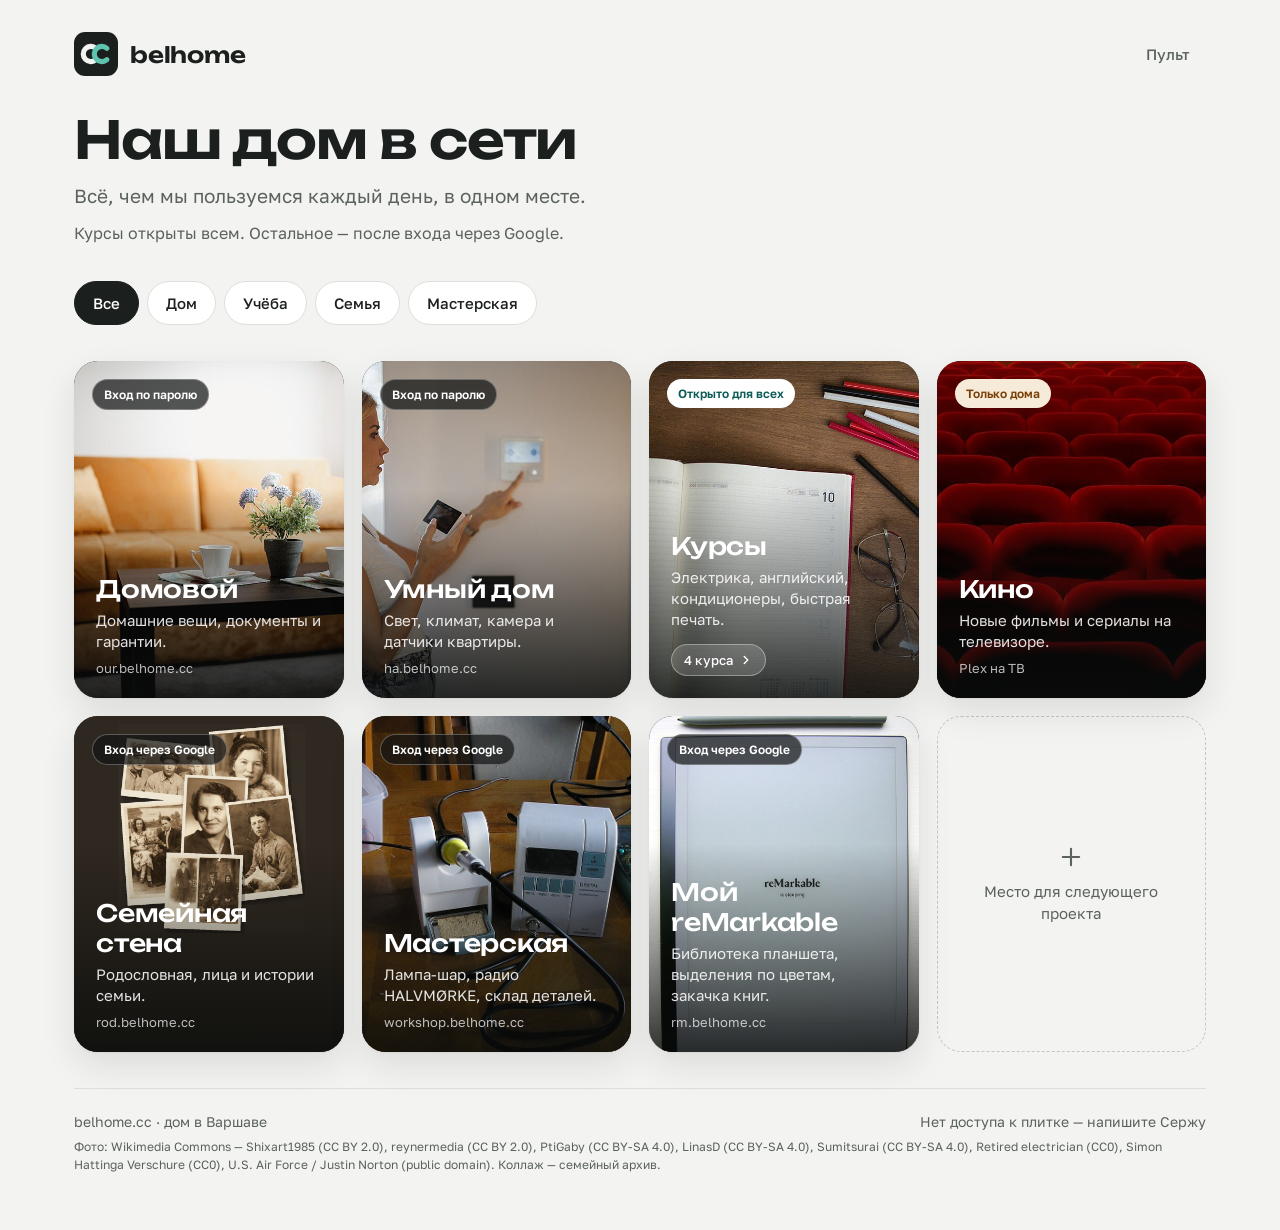
==== index.html @ ea09f2c1 "Обновление belhome.cc из ~/infra" ====
<!doctype html><html lang="ru"><head><meta charset="utf-8"><meta name="viewport" content="width=device-width,initial-scale=1"><title>belhome.cc — Наш дом в сети</title><meta name="theme-color" content="#F3F4F1"><link rel="icon" href="assets/brand/mark.svg" type="image/svg+xml"><link rel="icon" href="assets/brand/favicon.ico" sizes="48x48"><link rel="apple-touch-icon" href="assets/brand/apple-touch-icon.png"><link rel="manifest" href="site.webmanifest"><meta name="description" content="Домашний сайт: Домовой, умный дом, курсы, семейная стена и мастерская — в одном месте."><meta property="og:type" content="website"><meta property="og:site_name" content="belhome"><meta property="og:title" content="belhome.cc — Наш дом в сети"><meta property="og:description" content="Домашний сайт: Домовой, умный дом, курсы, семейная стена и мастерская — в одном месте."><meta property="og:url" content="https://belhome.cc/"><meta property="og:locale" content="ru_RU"><meta property="og:image" content="https://belhome.cc/assets/brand/og-image.jpg"><meta property="og:image:width" content="1200"><meta property="og:image:height" content="630"><meta name="twitter:card" content="summary_large_image"><meta name="apple-mobile-web-app-title" content="belhome"><link rel="canonical" href="https://belhome.cc/"><link rel="preconnect" href="https://fonts.googleapis.com"><link rel="preconnect" href="https://fonts.gstatic.com" crossorigin><link href="https://fonts.googleapis.com/css2?family=Golos+Text:wght@400;500;600&amp;family=Unbounded:wght@500;600&amp;display=swap" rel="stylesheet"><link rel="stylesheet" href="assets/site.css"></head><body><div class="wrap"><header class="top"><a class="brand" href="./"><svg width="44" height="44" viewBox="0 0 64 64" aria-hidden="true"><rect width="64" height="64" rx="16" fill="#1B1F1D"/><path d="M31.86 23.83 A11 11 0 1 0 31.86 40.17" fill="none" stroke="#F3F4F1" stroke-width="7.5" stroke-linecap="round"/><path d="M47.86 23.83 A11 11 0 1 0 47.86 40.17" fill="none" stroke="#5FC4AE" stroke-width="7.5" stroke-linecap="round"/></svg><span>belhome</span></a><div class="actions"><a class="ghost" href="https://home.belhome.cc">Пульт</a></div></header><section class="hero"><h1>Наш дом в сети</h1><p class="lead">Всё, чем мы пользуемся каждый день, в одном месте.</p><p class="sub">Курсы открыты всем. Остальное — после входа через Google.</p></section><nav class="chips" aria-label="Разделы"><button type="button" class="chip" data-g="all" aria-pressed="true">Все</button><button type="button" class="chip" data-g="home" aria-pressed="false">Дом</button><button type="button" class="chip" data-g="study" aria-pressed="false">Учёба</button><button type="button" class="chip" data-g="family" aria-pressed="false">Семья</button><button type="button" class="chip" data-g="make" aria-pressed="false">Мастерская</button></nav><section class="grid"><a class="tile" href="https://our.belhome.cc" data-group="home"><img src="assets/photos/domovoy.jpg" alt="" loading="lazy"><span class="scrim" aria-hidden="true"></span><span class="pill own">Вход по паролю</span><span class="cap"><span class="n">Домовой</span><span class="d">Домашние вещи, документы и гарантии.</span><span class="u">our.belhome.cc</span></span></a><a class="tile" href="https://ha.belhome.cc" data-group="home"><img src="assets/photos/smarthome.jpg" alt="" loading="lazy"><span class="scrim" aria-hidden="true"></span><span class="pill own">Вход по паролю</span><span class="cap"><span class="n">Умный дом</span><span class="d">Свет, климат, камера и датчики квартиры.</span><span class="u">ha.belhome.cc</span></span></a><a class="tile" href="kursy/" data-group="study"><img src="assets/photos/kursy.jpg" alt="" loading="lazy"><span class="scrim" aria-hidden="true"></span><span class="pill open">Открыто для всех</span><span class="cap"><span class="n">Курсы</span><span class="d">Электрика, английский, кондиционеры, быстрая печать.</span><span class="c">4 курса <svg width="14" height="14" viewBox="0 0 24 24" fill="none" stroke="currentColor" stroke-width="2.4" stroke-linecap="round" stroke-linejoin="round" aria-hidden="true"><path d="M9 6l6 6-6 6"></path></svg></span></span></a><a class="tile" href="http://192.168.68.54:32400/web" data-group="home"><img src="assets/photos/kino.jpg" alt="" loading="lazy"><span class="scrim" aria-hidden="true"></span><span class="pill home">Только дома</span><span class="cap"><span class="n">Кино</span><span class="d">Новые фильмы и сериалы на телевизоре.</span><span class="u">Plex на ТВ</span></span></a><a class="tile" href="https://rod.belhome.cc" data-group="family"><img src="assets/photos/tree.jpg" alt="" loading="lazy"><span class="scrim" aria-hidden="true"></span><span class="pill google">Вход через Google</span><span class="cap"><span class="n">Семейная стена</span><span class="d">Родословная, лица и истории семьи.</span><span class="u">rod.belhome.cc</span></span></a><a class="tile" href="https://workshop.belhome.cc" data-group="make"><img src="assets/photos/workshop.jpg" alt="" loading="lazy"><span class="scrim" aria-hidden="true"></span><span class="pill google">Вход через Google</span><span class="cap"><span class="n">Мастерская</span><span class="d">Лампа-шар, радио HALVMØRKE, склад деталей.</span><span class="u">workshop.belhome.cc</span></span></a><a class="tile" href="https://rm.belhome.cc" data-group="home"><img src="assets/photos/remarkable.jpg" alt="" loading="lazy"><span class="scrim" aria-hidden="true"></span><span class="pill google">Вход через Google</span><span class="cap"><span class="n">Мой reMarkable</span><span class="d">Библиотека планшета, выделения по цветам, закачка книг.</span><span class="u">rm.belhome.cc</span></span></a><div class="empty"><svg width="28" height="28" viewBox="0 0 24 24" fill="none" stroke="currentColor" stroke-width="1.8" stroke-linecap="round" aria-hidden="true"><path d="M12 5v14M5 12h14"></path></svg><span>Место для следующего проекта</span></div></section><footer><div class="row"><span>belhome.cc · дом в Варшаве</span><span>Нет доступа к плитке — напишите Сержу</span></div><small>Фото: Wikimedia Commons — Shixart1985 (CC BY 2.0), reynermedia (CC BY 2.0), PtiGaby (CC BY-SA 4.0), LinasD (CC BY-SA 4.0), Sumitsurai (CC BY-SA 4.0), Retired electrician (CC0), Simon Hattinga Verschure (CC0), U.S. Air Force / Justin Norton (public domain). Коллаж — семейный архив.</small></footer></div><script>
(function(){var c=document.querySelectorAll('.chip'),t=document.querySelectorAll('.grid .tile');
c.forEach(function(b){b.addEventListener('click',function(){var g=b.dataset.g;
c.forEach(function(x){x.setAttribute('aria-pressed',x===b?'true':'false')});
t.forEach(function(x){x.hidden=!(g==='all'||x.dataset.group===g)});});});})();
</script></body></html>
---- assets/site.css ----
*{box-sizing:border-box}
html{-webkit-text-size-adjust:100%}
body{margin:0;background:#F3F4F1;color:#1B1F1D;font-family:'Golos Text',system-ui,sans-serif;-webkit-font-smoothing:antialiased}
a{color:#0F6E68}a:hover{color:#0A4F4B}
.wrap{max-width:1180px;margin:0 auto;padding:32px 24px 56px;display:flex;flex-direction:column;gap:36px}
.top{display:flex;flex-wrap:wrap;align-items:center;justify-content:space-between;gap:16px}
.brand{display:flex;align-items:center;gap:12px;text-decoration:none;color:#1B1F1D}
.brand svg{display:block;flex:none}
.brand span{font:600 22px Unbounded,sans-serif;letter-spacing:-.01em}
.actions{display:flex;flex-wrap:wrap;align-items:center;gap:12px}
.ghost{min-height:44px;display:inline-flex;align-items:center;padding:0 16px;border-radius:999px;color:#5B625E;text-decoration:none;font-weight:500;font-size:15px}
.solid{min-height:44px;display:inline-flex;align-items:center;gap:10px;padding:0 20px;border-radius:999px;background:#1B1F1D;color:#fff;text-decoration:none;font-weight:500;font-size:15px}
.solid:hover{color:#fff;background:#2c322f}
.hero{display:flex;flex-direction:column;gap:10px;max-width:760px}
h1{margin:0 0 4px;font:600 clamp(32px,5vw,52px)/1.08 Unbounded,sans-serif;letter-spacing:-.02em}
.lead{margin:0;font-size:19px;line-height:1.5;color:#5B625E;text-wrap:balance}
.sub{margin:0;font-size:16px;line-height:1.5;color:#5B625E;text-wrap:balance}
.chips{display:flex;flex-wrap:wrap;gap:8px}
.chip{min-height:44px;padding:0 18px;border-radius:999px;font:500 15px 'Golos Text',sans-serif;cursor:pointer;background:#fff;color:#1B1F1D;border:1px solid #DDE0DA}
.chip[aria-pressed=true]{background:#1B1F1D;color:#fff;border-color:#1B1F1D}
.back{align-self:flex-start;min-height:44px;display:inline-flex;align-items:center;gap:8px;padding:0 16px 0 10px;border-radius:999px;background:#fff;border:1px solid #DDE0DA;color:#1B1F1D;font:500 15px 'Golos Text',sans-serif;text-decoration:none}
.grid{display:grid;grid-template-columns:repeat(auto-fill,minmax(260px,1fr));gap:18px}
.tile{position:relative;display:block;aspect-ratio:4/5;border-radius:24px;overflow:hidden;text-decoration:none;background:#1B1F1D;color:#fff;box-shadow:0 1px 2px rgba(27,31,29,.06),0 14px 34px rgba(27,31,29,.10);transition:transform .18s ease,box-shadow .18s ease}
.tile:hover{transform:translateY(-3px);box-shadow:0 2px 4px rgba(27,31,29,.08),0 20px 44px rgba(27,31,29,.16);color:#fff}
.tile:focus-visible{outline:3px solid #0F6E68;outline-offset:3px}
.tile img{position:absolute;inset:0;width:100%;height:100%;object-fit:cover}
.tile .scrim{position:absolute;inset:0;background:linear-gradient(180deg,rgba(10,12,11,0) 38%,rgba(10,12,11,.82) 100%)}
.pill{position:absolute;top:18px;left:18px;font-size:12px;font-weight:600;padding:7px 11px;border-radius:999px;white-space:nowrap}
.pill.open{background:#fff;color:#0B5A55}
.pill.google{background:rgba(20,22,21,.72);color:#fff;border:1px solid rgba(255,255,255,.28)}
.pill.own{background:rgba(20,22,21,.72);color:#fff;border:1px solid rgba(255,255,255,.28)}
.pill.home{background:#F6EAD9;color:#7A3E06}
.pill.soon{background:#F2EADB;color:#4A3F2E}
.cap{position:absolute;left:22px;right:22px;bottom:22px;display:flex;flex-direction:column;gap:6px}
.cap .n{font:500 24px Unbounded,sans-serif;letter-spacing:-.01em}
.cap .d{font-size:15px;line-height:1.4;color:rgba(255,255,255,.88)}
.cap .u{font-size:13px;color:rgba(255,255,255,.72);margin-top:2px}
.cap .c{align-self:flex-start;margin-top:8px;display:inline-flex;align-items:center;gap:6px;padding:7px 12px;border-radius:999px;background:rgba(255,255,255,.16);border:1px solid rgba(255,255,255,.35);font-size:13px;font-weight:500}
.empty{aspect-ratio:4/5;border-radius:24px;border:1.5px dashed #C2C7BF;display:flex;flex-direction:column;align-items:center;justify-content:center;gap:10px;padding:24px;text-align:center;color:#5B625E;font-size:15px;line-height:1.45}
.tile[hidden],.empty[hidden]{display:none}
footer{display:flex;flex-direction:column;gap:8px;padding-top:24px;border-top:1px solid #DDE0DA;color:#5B625E;font-size:14px}
footer .row{display:flex;flex-wrap:wrap;justify-content:space-between;gap:12px}
footer small{font-size:12px;line-height:1.5}
@media (prefers-reduced-motion:reduce){.tile{transition:none}.tile:hover{transform:none}}
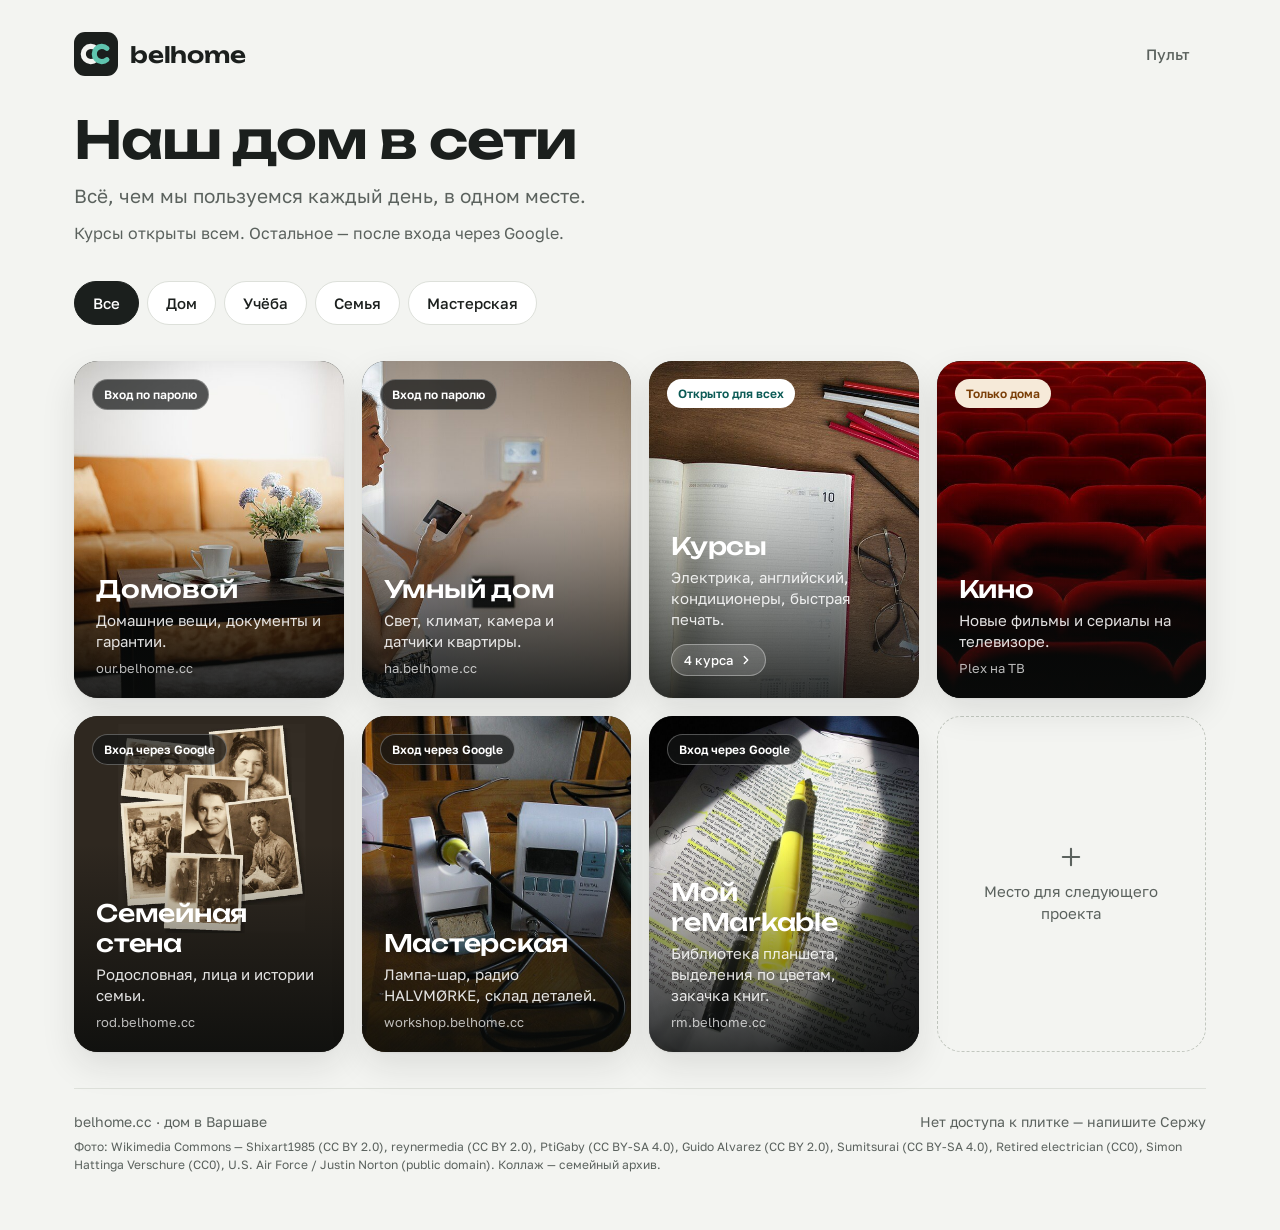
==== commit cde22fbf: "Обновление belhome.cc из ~/infra" ====
--- a/index.html
+++ b/index.html
@@ -1,4 +1,4 @@
-<!doctype html><html lang="ru"><head><meta charset="utf-8"><meta name="viewport" content="width=device-width,initial-scale=1"><title>belhome.cc — Наш дом в сети</title><meta name="theme-color" content="#F3F4F1"><link rel="icon" href="assets/brand/mark.svg" type="image/svg+xml"><link rel="icon" href="assets/brand/favicon.ico" sizes="48x48"><link rel="apple-touch-icon" href="assets/brand/apple-touch-icon.png"><link rel="manifest" href="site.webmanifest"><meta name="description" content="Домашний сайт: Домовой, умный дом, курсы, семейная стена и мастерская — в одном месте."><meta property="og:type" content="website"><meta property="og:site_name" content="belhome"><meta property="og:title" content="belhome.cc — Наш дом в сети"><meta property="og:description" content="Домашний сайт: Домовой, умный дом, курсы, семейная стена и мастерская — в одном месте."><meta property="og:url" content="https://belhome.cc/"><meta property="og:locale" content="ru_RU"><meta property="og:image" content="https://belhome.cc/assets/brand/og-image.jpg"><meta property="og:image:width" content="1200"><meta property="og:image:height" content="630"><meta name="twitter:card" content="summary_large_image"><meta name="apple-mobile-web-app-title" content="belhome"><link rel="canonical" href="https://belhome.cc/"><link rel="preconnect" href="https://fonts.googleapis.com"><link rel="preconnect" href="https://fonts.gstatic.com" crossorigin><link href="https://fonts.googleapis.com/css2?family=Golos+Text:wght@400;500;600&amp;family=Unbounded:wght@500;600&amp;display=swap" rel="stylesheet"><link rel="stylesheet" href="assets/site.css"></head><body><div class="wrap"><header class="top"><a class="brand" href="./"><svg width="44" height="44" viewBox="0 0 64 64" aria-hidden="true"><rect width="64" height="64" rx="16" fill="#1B1F1D"/><path d="M31.86 23.83 A11 11 0 1 0 31.86 40.17" fill="none" stroke="#F3F4F1" stroke-width="7.5" stroke-linecap="round"/><path d="M47.86 23.83 A11 11 0 1 0 47.86 40.17" fill="none" stroke="#5FC4AE" stroke-width="7.5" stroke-linecap="round"/></svg><span>belhome</span></a><div class="actions"><a class="ghost" href="https://home.belhome.cc">Пульт</a></div></header><section class="hero"><h1>Наш дом в сети</h1><p class="lead">Всё, чем мы пользуемся каждый день, в одном месте.</p><p class="sub">Курсы открыты всем. Остальное — после входа через Google.</p></section><nav class="chips" aria-label="Разделы"><button type="button" class="chip" data-g="all" aria-pressed="true">Все</button><button type="button" class="chip" data-g="home" aria-pressed="false">Дом</button><button type="button" class="chip" data-g="study" aria-pressed="false">Учёба</button><button type="button" class="chip" data-g="family" aria-pressed="false">Семья</button><button type="button" class="chip" data-g="make" aria-pressed="false">Мастерская</button></nav><section class="grid"><a class="tile" href="https://our.belhome.cc" data-group="home"><img src="assets/photos/domovoy.jpg" alt="" loading="lazy"><span class="scrim" aria-hidden="true"></span><span class="pill own">Вход по паролю</span><span class="cap"><span class="n">Домовой</span><span class="d">Домашние вещи, документы и гарантии.</span><span class="u">our.belhome.cc</span></span></a><a class="tile" href="https://ha.belhome.cc" data-group="home"><img src="assets/photos/smarthome.jpg" alt="" loading="lazy"><span class="scrim" aria-hidden="true"></span><span class="pill own">Вход по паролю</span><span class="cap"><span class="n">Умный дом</span><span class="d">Свет, климат, камера и датчики квартиры.</span><span class="u">ha.belhome.cc</span></span></a><a class="tile" href="kursy/" data-group="study"><img src="assets/photos/kursy.jpg" alt="" loading="lazy"><span class="scrim" aria-hidden="true"></span><span class="pill open">Открыто для всех</span><span class="cap"><span class="n">Курсы</span><span class="d">Электрика, английский, кондиционеры, быстрая печать.</span><span class="c">4 курса <svg width="14" height="14" viewBox="0 0 24 24" fill="none" stroke="currentColor" stroke-width="2.4" stroke-linecap="round" stroke-linejoin="round" aria-hidden="true"><path d="M9 6l6 6-6 6"></path></svg></span></span></a><a class="tile" href="http://192.168.68.54:32400/web" data-group="home"><img src="assets/photos/kino.jpg" alt="" loading="lazy"><span class="scrim" aria-hidden="true"></span><span class="pill home">Только дома</span><span class="cap"><span class="n">Кино</span><span class="d">Новые фильмы и сериалы на телевизоре.</span><span class="u">Plex на ТВ</span></span></a><a class="tile" href="https://rod.belhome.cc" data-group="family"><img src="assets/photos/tree.jpg" alt="" loading="lazy"><span class="scrim" aria-hidden="true"></span><span class="pill google">Вход через Google</span><span class="cap"><span class="n">Семейная стена</span><span class="d">Родословная, лица и истории семьи.</span><span class="u">rod.belhome.cc</span></span></a><a class="tile" href="https://workshop.belhome.cc" data-group="make"><img src="assets/photos/workshop.jpg" alt="" loading="lazy"><span class="scrim" aria-hidden="true"></span><span class="pill google">Вход через Google</span><span class="cap"><span class="n">Мастерская</span><span class="d">Лампа-шар, радио HALVMØRKE, склад деталей.</span><span class="u">workshop.belhome.cc</span></span></a><a class="tile" href="https://rm.belhome.cc" data-group="home"><img src="assets/photos/remarkable.jpg" alt="" loading="lazy"><span class="scrim" aria-hidden="true"></span><span class="pill google">Вход через Google</span><span class="cap"><span class="n">Мой reMarkable</span><span class="d">Библиотека планшета, выделения по цветам, закачка книг.</span><span class="u">rm.belhome.cc</span></span></a><div class="empty"><svg width="28" height="28" viewBox="0 0 24 24" fill="none" stroke="currentColor" stroke-width="1.8" stroke-linecap="round" aria-hidden="true"><path d="M12 5v14M5 12h14"></path></svg><span>Место для следующего проекта</span></div></section><footer><div class="row"><span>belhome.cc · дом в Варшаве</span><span>Нет доступа к плитке — напишите Сержу</span></div><small>Фото: Wikimedia Commons — Shixart1985 (CC BY 2.0), reynermedia (CC BY 2.0), PtiGaby (CC BY-SA 4.0), LinasD (CC BY-SA 4.0), Sumitsurai (CC BY-SA 4.0), Retired electrician (CC0), Simon Hattinga Verschure (CC0), U.S. Air Force / Justin Norton (public domain). Коллаж — семейный архив.</small></footer></div><script>
+<!doctype html><html lang="ru"><head><meta charset="utf-8"><meta name="viewport" content="width=device-width,initial-scale=1"><title>belhome.cc — Наш дом в сети</title><meta name="theme-color" content="#F3F4F1"><link rel="icon" href="assets/brand/mark.svg" type="image/svg+xml"><link rel="icon" href="assets/brand/favicon.ico" sizes="48x48"><link rel="apple-touch-icon" href="assets/brand/apple-touch-icon.png"><link rel="manifest" href="site.webmanifest"><meta name="description" content="Домашний сайт: Домовой, умный дом, курсы, семейная стена и мастерская — в одном месте."><meta property="og:type" content="website"><meta property="og:site_name" content="belhome"><meta property="og:title" content="belhome.cc — Наш дом в сети"><meta property="og:description" content="Домашний сайт: Домовой, умный дом, курсы, семейная стена и мастерская — в одном месте."><meta property="og:url" content="https://belhome.cc/"><meta property="og:locale" content="ru_RU"><meta property="og:image" content="https://belhome.cc/assets/brand/og-image.jpg"><meta property="og:image:width" content="1200"><meta property="og:image:height" content="630"><meta name="twitter:card" content="summary_large_image"><meta name="apple-mobile-web-app-title" content="belhome"><link rel="canonical" href="https://belhome.cc/"><link rel="preconnect" href="https://fonts.googleapis.com"><link rel="preconnect" href="https://fonts.gstatic.com" crossorigin><link href="https://fonts.googleapis.com/css2?family=Golos+Text:wght@400;500;600&amp;family=Unbounded:wght@500;600&amp;display=swap" rel="stylesheet"><link rel="stylesheet" href="assets/site.css"></head><body><div class="wrap"><header class="top"><a class="brand" href="./"><svg width="44" height="44" viewBox="0 0 64 64" aria-hidden="true"><rect width="64" height="64" rx="16" fill="#1B1F1D"/><path d="M31.86 23.83 A11 11 0 1 0 31.86 40.17" fill="none" stroke="#F3F4F1" stroke-width="7.5" stroke-linecap="round"/><path d="M47.86 23.83 A11 11 0 1 0 47.86 40.17" fill="none" stroke="#5FC4AE" stroke-width="7.5" stroke-linecap="round"/></svg><span>belhome</span></a><div class="actions"><a class="ghost" href="https://home.belhome.cc">Пульт</a></div></header><section class="hero"><h1>Наш дом в сети</h1><p class="lead">Всё, чем мы пользуемся каждый день, в одном месте.</p><p class="sub">Курсы открыты всем. Остальное — после входа через Google.</p></section><nav class="chips" aria-label="Разделы"><button type="button" class="chip" data-g="all" aria-pressed="true">Все</button><button type="button" class="chip" data-g="home" aria-pressed="false">Дом</button><button type="button" class="chip" data-g="study" aria-pressed="false">Учёба</button><button type="button" class="chip" data-g="family" aria-pressed="false">Семья</button><button type="button" class="chip" data-g="make" aria-pressed="false">Мастерская</button></nav><section class="grid"><a class="tile" href="https://our.belhome.cc" data-group="home"><img src="assets/photos/domovoy.jpg" alt="" loading="lazy"><span class="scrim" aria-hidden="true"></span><span class="pill own">Вход по паролю</span><span class="cap"><span class="n">Домовой</span><span class="d">Домашние вещи, документы и гарантии.</span><span class="u">our.belhome.cc</span></span></a><a class="tile" href="https://ha.belhome.cc" data-group="home"><img src="assets/photos/smarthome.jpg" alt="" loading="lazy"><span class="scrim" aria-hidden="true"></span><span class="pill own">Вход по паролю</span><span class="cap"><span class="n">Умный дом</span><span class="d">Свет, климат, камера и датчики квартиры.</span><span class="u">ha.belhome.cc</span></span></a><a class="tile" href="kursy/" data-group="study"><img src="assets/photos/kursy.jpg" alt="" loading="lazy"><span class="scrim" aria-hidden="true"></span><span class="pill open">Открыто для всех</span><span class="cap"><span class="n">Курсы</span><span class="d">Электрика, английский, кондиционеры, быстрая печать.</span><span class="c">4 курса <svg width="14" height="14" viewBox="0 0 24 24" fill="none" stroke="currentColor" stroke-width="2.4" stroke-linecap="round" stroke-linejoin="round" aria-hidden="true"><path d="M9 6l6 6-6 6"></path></svg></span></span></a><a class="tile" href="http://192.168.68.54:32400/web" data-group="home"><img src="assets/photos/kino.jpg" alt="" loading="lazy"><span class="scrim" aria-hidden="true"></span><span class="pill home">Только дома</span><span class="cap"><span class="n">Кино</span><span class="d">Новые фильмы и сериалы на телевизоре.</span><span class="u">Plex на ТВ</span></span></a><a class="tile" href="https://rod.belhome.cc" data-group="family"><img src="assets/photos/tree.jpg" alt="" loading="lazy"><span class="scrim" aria-hidden="true"></span><span class="pill google">Вход через Google</span><span class="cap"><span class="n">Семейная стена</span><span class="d">Родословная, лица и истории семьи.</span><span class="u">rod.belhome.cc</span></span></a><a class="tile" href="https://workshop.belhome.cc" data-group="make"><img src="assets/photos/workshop.jpg" alt="" loading="lazy"><span class="scrim" aria-hidden="true"></span><span class="pill google">Вход через Google</span><span class="cap"><span class="n">Мастерская</span><span class="d">Лампа-шар, радио HALVMØRKE, склад деталей.</span><span class="u">workshop.belhome.cc</span></span></a><a class="tile" href="https://rm.belhome.cc" data-group="home"><img src="assets/photos/remarkable.jpg" alt="" loading="lazy"><span class="scrim" aria-hidden="true"></span><span class="pill google">Вход через Google</span><span class="cap"><span class="n">Мой reMarkable</span><span class="d">Библиотека планшета, выделения по цветам, закачка книг.</span><span class="u">rm.belhome.cc</span></span></a><div class="empty"><svg width="28" height="28" viewBox="0 0 24 24" fill="none" stroke="currentColor" stroke-width="1.8" stroke-linecap="round" aria-hidden="true"><path d="M12 5v14M5 12h14"></path></svg><span>Место для следующего проекта</span></div></section><footer><div class="row"><span>belhome.cc · дом в Варшаве</span><span>Нет доступа к плитке — напишите Сержу</span></div><small>Фото: Wikimedia Commons — Shixart1985 (CC BY 2.0), reynermedia (CC BY 2.0), PtiGaby (CC BY-SA 4.0), Guido Alvarez (CC BY 2.0), Sumitsurai (CC BY-SA 4.0), Retired electrician (CC0), Simon Hattinga Verschure (CC0), U.S. Air Force / Justin Norton (public domain). Коллаж — семейный архив.</small></footer></div><script>
 (function(){var c=document.querySelectorAll('.chip'),t=document.querySelectorAll('.grid .tile');
 c.forEach(function(b){b.addEventListener('click',function(){var g=b.dataset.g;
 c.forEach(function(x){x.setAttribute('aria-pressed',x===b?'true':'false')});
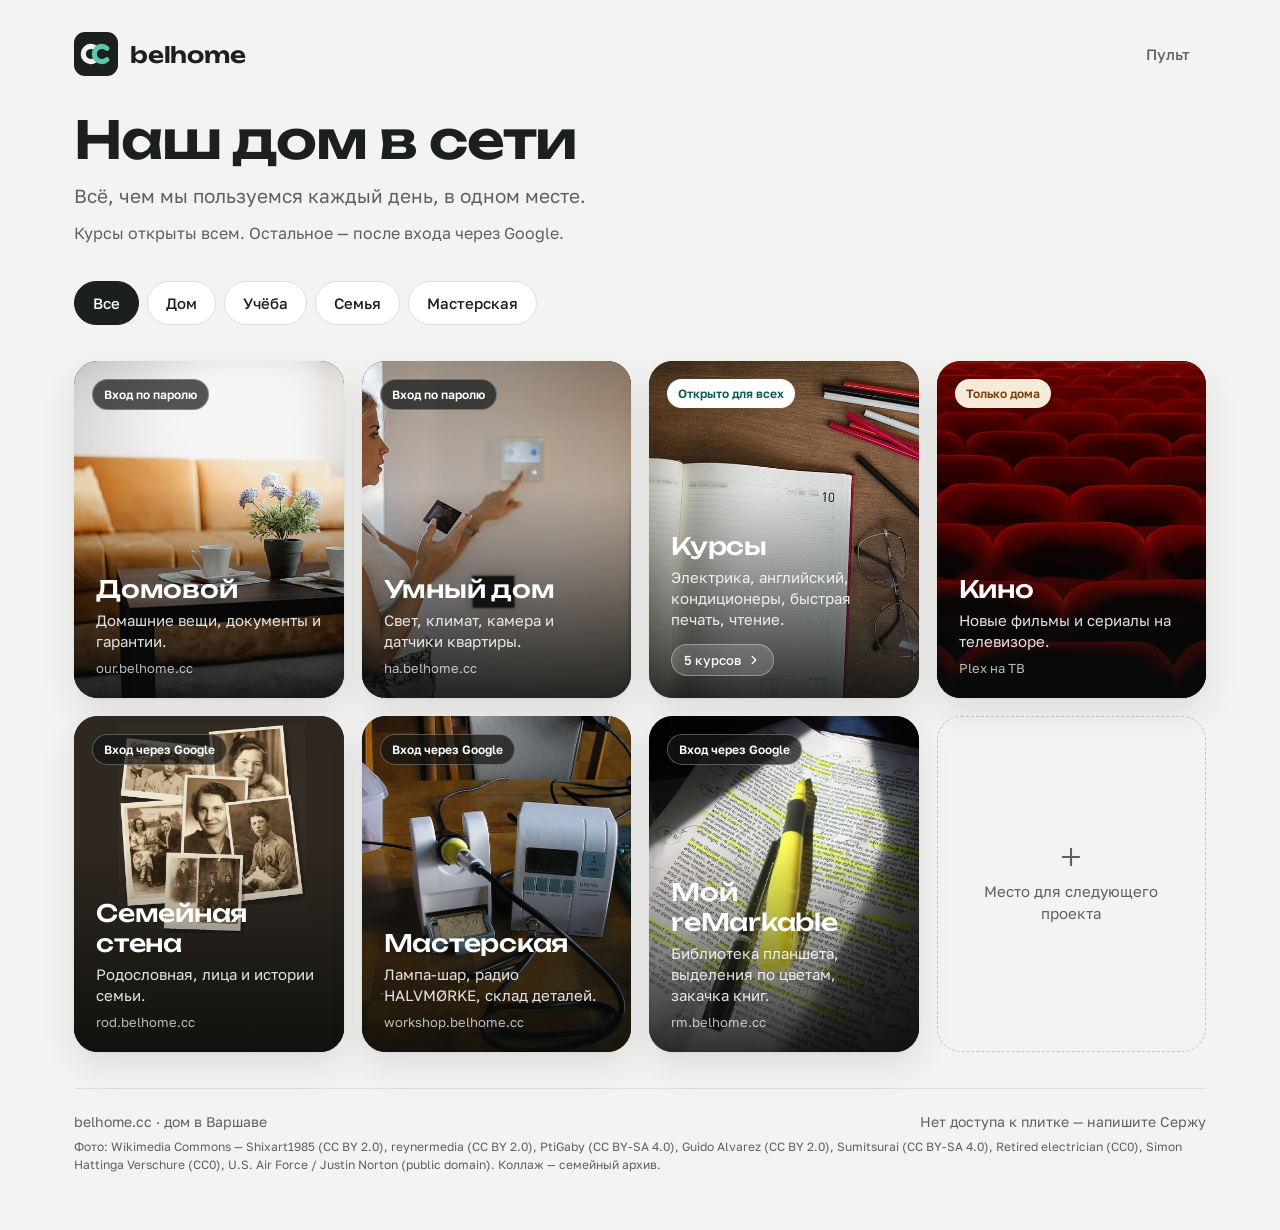
==== commit 6ad39d38: "Обновление belhome.cc из ~/infra" ====
--- a/index.html
+++ b/index.html
@@ -1,4 +1,4 @@
-<!doctype html><html lang="ru"><head><meta charset="utf-8"><meta name="viewport" content="width=device-width,initial-scale=1"><title>belhome.cc — Наш дом в сети</title><meta name="theme-color" content="#F3F4F1"><link rel="icon" href="assets/brand/mark.svg" type="image/svg+xml"><link rel="icon" href="assets/brand/favicon.ico" sizes="48x48"><link rel="apple-touch-icon" href="assets/brand/apple-touch-icon.png"><link rel="manifest" href="site.webmanifest"><meta name="description" content="Домашний сайт: Домовой, умный дом, курсы, семейная стена и мастерская — в одном месте."><meta property="og:type" content="website"><meta property="og:site_name" content="belhome"><meta property="og:title" content="belhome.cc — Наш дом в сети"><meta property="og:description" content="Домашний сайт: Домовой, умный дом, курсы, семейная стена и мастерская — в одном месте."><meta property="og:url" content="https://belhome.cc/"><meta property="og:locale" content="ru_RU"><meta property="og:image" content="https://belhome.cc/assets/brand/og-image.jpg"><meta property="og:image:width" content="1200"><meta property="og:image:height" content="630"><meta name="twitter:card" content="summary_large_image"><meta name="apple-mobile-web-app-title" content="belhome"><link rel="canonical" href="https://belhome.cc/"><link rel="preconnect" href="https://fonts.googleapis.com"><link rel="preconnect" href="https://fonts.gstatic.com" crossorigin><link href="https://fonts.googleapis.com/css2?family=Golos+Text:wght@400;500;600&amp;family=Unbounded:wght@500;600&amp;display=swap" rel="stylesheet"><link rel="stylesheet" href="assets/site.css"></head><body><div class="wrap"><header class="top"><a class="brand" href="./"><svg width="44" height="44" viewBox="0 0 64 64" aria-hidden="true"><rect width="64" height="64" rx="16" fill="#1B1F1D"/><path d="M31.86 23.83 A11 11 0 1 0 31.86 40.17" fill="none" stroke="#F3F4F1" stroke-width="7.5" stroke-linecap="round"/><path d="M47.86 23.83 A11 11 0 1 0 47.86 40.17" fill="none" stroke="#5FC4AE" stroke-width="7.5" stroke-linecap="round"/></svg><span>belhome</span></a><div class="actions"><a class="ghost" href="https://home.belhome.cc">Пульт</a></div></header><section class="hero"><h1>Наш дом в сети</h1><p class="lead">Всё, чем мы пользуемся каждый день, в одном месте.</p><p class="sub">Курсы открыты всем. Остальное — после входа через Google.</p></section><nav class="chips" aria-label="Разделы"><button type="button" class="chip" data-g="all" aria-pressed="true">Все</button><button type="button" class="chip" data-g="home" aria-pressed="false">Дом</button><button type="button" class="chip" data-g="study" aria-pressed="false">Учёба</button><button type="button" class="chip" data-g="family" aria-pressed="false">Семья</button><button type="button" class="chip" data-g="make" aria-pressed="false">Мастерская</button></nav><section class="grid"><a class="tile" href="https://our.belhome.cc" data-group="home"><img src="assets/photos/domovoy.jpg" alt="" loading="lazy"><span class="scrim" aria-hidden="true"></span><span class="pill own">Вход по паролю</span><span class="cap"><span class="n">Домовой</span><span class="d">Домашние вещи, документы и гарантии.</span><span class="u">our.belhome.cc</span></span></a><a class="tile" href="https://ha.belhome.cc" data-group="home"><img src="assets/photos/smarthome.jpg" alt="" loading="lazy"><span class="scrim" aria-hidden="true"></span><span class="pill own">Вход по паролю</span><span class="cap"><span class="n">Умный дом</span><span class="d">Свет, климат, камера и датчики квартиры.</span><span class="u">ha.belhome.cc</span></span></a><a class="tile" href="kursy/" data-group="study"><img src="assets/photos/kursy.jpg" alt="" loading="lazy"><span class="scrim" aria-hidden="true"></span><span class="pill open">Открыто для всех</span><span class="cap"><span class="n">Курсы</span><span class="d">Электрика, английский, кондиционеры, быстрая печать.</span><span class="c">4 курса <svg width="14" height="14" viewBox="0 0 24 24" fill="none" stroke="currentColor" stroke-width="2.4" stroke-linecap="round" stroke-linejoin="round" aria-hidden="true"><path d="M9 6l6 6-6 6"></path></svg></span></span></a><a class="tile" href="http://192.168.68.54:32400/web" data-group="home"><img src="assets/photos/kino.jpg" alt="" loading="lazy"><span class="scrim" aria-hidden="true"></span><span class="pill home">Только дома</span><span class="cap"><span class="n">Кино</span><span class="d">Новые фильмы и сериалы на телевизоре.</span><span class="u">Plex на ТВ</span></span></a><a class="tile" href="https://rod.belhome.cc" data-group="family"><img src="assets/photos/tree.jpg" alt="" loading="lazy"><span class="scrim" aria-hidden="true"></span><span class="pill google">Вход через Google</span><span class="cap"><span class="n">Семейная стена</span><span class="d">Родословная, лица и истории семьи.</span><span class="u">rod.belhome.cc</span></span></a><a class="tile" href="https://workshop.belhome.cc" data-group="make"><img src="assets/photos/workshop.jpg" alt="" loading="lazy"><span class="scrim" aria-hidden="true"></span><span class="pill google">Вход через Google</span><span class="cap"><span class="n">Мастерская</span><span class="d">Лампа-шар, радио HALVMØRKE, склад деталей.</span><span class="u">workshop.belhome.cc</span></span></a><a class="tile" href="https://rm.belhome.cc" data-group="home"><img src="assets/photos/remarkable.jpg" alt="" loading="lazy"><span class="scrim" aria-hidden="true"></span><span class="pill google">Вход через Google</span><span class="cap"><span class="n">Мой reMarkable</span><span class="d">Библиотека планшета, выделения по цветам, закачка книг.</span><span class="u">rm.belhome.cc</span></span></a><div class="empty"><svg width="28" height="28" viewBox="0 0 24 24" fill="none" stroke="currentColor" stroke-width="1.8" stroke-linecap="round" aria-hidden="true"><path d="M12 5v14M5 12h14"></path></svg><span>Место для следующего проекта</span></div></section><footer><div class="row"><span>belhome.cc · дом в Варшаве</span><span>Нет доступа к плитке — напишите Сержу</span></div><small>Фото: Wikimedia Commons — Shixart1985 (CC BY 2.0), reynermedia (CC BY 2.0), PtiGaby (CC BY-SA 4.0), Guido Alvarez (CC BY 2.0), Sumitsurai (CC BY-SA 4.0), Retired electrician (CC0), Simon Hattinga Verschure (CC0), U.S. Air Force / Justin Norton (public domain). Коллаж — семейный архив.</small></footer></div><script>
+<!doctype html><html lang="ru"><head><meta charset="utf-8"><meta name="viewport" content="width=device-width,initial-scale=1"><title>belhome.cc — Наш дом в сети</title><meta name="theme-color" content="#F3F4F1"><link rel="icon" href="assets/brand/mark.svg" type="image/svg+xml"><link rel="icon" href="assets/brand/favicon.ico" sizes="48x48"><link rel="apple-touch-icon" href="assets/brand/apple-touch-icon.png"><link rel="manifest" href="site.webmanifest"><meta name="description" content="Домашний сайт: Домовой, умный дом, курсы, семейная стена и мастерская — в одном месте."><meta property="og:type" content="website"><meta property="og:site_name" content="belhome"><meta property="og:title" content="belhome.cc — Наш дом в сети"><meta property="og:description" content="Домашний сайт: Домовой, умный дом, курсы, семейная стена и мастерская — в одном месте."><meta property="og:url" content="https://belhome.cc/"><meta property="og:locale" content="ru_RU"><meta property="og:image" content="https://belhome.cc/assets/brand/og-image.jpg"><meta property="og:image:width" content="1200"><meta property="og:image:height" content="630"><meta name="twitter:card" content="summary_large_image"><meta name="apple-mobile-web-app-title" content="belhome"><link rel="canonical" href="https://belhome.cc/"><link rel="preconnect" href="https://fonts.googleapis.com"><link rel="preconnect" href="https://fonts.gstatic.com" crossorigin><link href="https://fonts.googleapis.com/css2?family=Golos+Text:wght@400;500;600&amp;family=Unbounded:wght@500;600&amp;display=swap" rel="stylesheet"><link rel="stylesheet" href="assets/site.css"></head><body><div class="wrap"><header class="top"><a class="brand" href="./"><svg width="44" height="44" viewBox="0 0 64 64" aria-hidden="true"><rect width="64" height="64" rx="16" fill="#1B1F1D"/><path d="M31.86 23.83 A11 11 0 1 0 31.86 40.17" fill="none" stroke="#F3F4F1" stroke-width="7.5" stroke-linecap="round"/><path d="M47.86 23.83 A11 11 0 1 0 47.86 40.17" fill="none" stroke="#5FC4AE" stroke-width="7.5" stroke-linecap="round"/></svg><span>belhome</span></a><div class="actions"><a class="ghost" href="https://home.belhome.cc">Пульт</a></div></header><section class="hero"><h1>Наш дом в сети</h1><p class="lead">Всё, чем мы пользуемся каждый день, в одном месте.</p><p class="sub">Курсы открыты всем. Остальное — после входа через Google.</p></section><nav class="chips" aria-label="Разделы"><button type="button" class="chip" data-g="all" aria-pressed="true">Все</button><button type="button" class="chip" data-g="home" aria-pressed="false">Дом</button><button type="button" class="chip" data-g="study" aria-pressed="false">Учёба</button><button type="button" class="chip" data-g="family" aria-pressed="false">Семья</button><button type="button" class="chip" data-g="make" aria-pressed="false">Мастерская</button></nav><section class="grid"><a class="tile" href="https://our.belhome.cc" data-group="home"><img src="assets/photos/domovoy.jpg" alt="" loading="lazy"><span class="scrim" aria-hidden="true"></span><span class="pill own">Вход по паролю</span><span class="cap"><span class="n">Домовой</span><span class="d">Домашние вещи, документы и гарантии.</span><span class="u">our.belhome.cc</span></span></a><a class="tile" href="https://ha.belhome.cc" data-group="home"><img src="assets/photos/smarthome.jpg" alt="" loading="lazy"><span class="scrim" aria-hidden="true"></span><span class="pill own">Вход по паролю</span><span class="cap"><span class="n">Умный дом</span><span class="d">Свет, климат, камера и датчики квартиры.</span><span class="u">ha.belhome.cc</span></span></a><a class="tile" href="kursy/" data-group="study"><img src="assets/photos/kursy.jpg" alt="" loading="lazy"><span class="scrim" aria-hidden="true"></span><span class="pill open">Открыто для всех</span><span class="cap"><span class="n">Курсы</span><span class="d">Электрика, английский, кондиционеры, быстрая печать, чтение.</span><span class="c">5 курсов <svg width="14" height="14" viewBox="0 0 24 24" fill="none" stroke="currentColor" stroke-width="2.4" stroke-linecap="round" stroke-linejoin="round" aria-hidden="true"><path d="M9 6l6 6-6 6"></path></svg></span></span></a><a class="tile" href="http://192.168.68.54:32400/web" data-group="home"><img src="assets/photos/kino.jpg" alt="" loading="lazy"><span class="scrim" aria-hidden="true"></span><span class="pill home">Только дома</span><span class="cap"><span class="n">Кино</span><span class="d">Новые фильмы и сериалы на телевизоре.</span><span class="u">Plex на ТВ</span></span></a><a class="tile" href="https://rod.belhome.cc" data-group="family"><img src="assets/photos/tree.jpg" alt="" loading="lazy"><span class="scrim" aria-hidden="true"></span><span class="pill google">Вход через Google</span><span class="cap"><span class="n">Семейная стена</span><span class="d">Родословная, лица и истории семьи.</span><span class="u">rod.belhome.cc</span></span></a><a class="tile" href="https://workshop.belhome.cc" data-group="make"><img src="assets/photos/workshop.jpg" alt="" loading="lazy"><span class="scrim" aria-hidden="true"></span><span class="pill google">Вход через Google</span><span class="cap"><span class="n">Мастерская</span><span class="d">Лампа-шар, радио HALVMØRKE, склад деталей.</span><span class="u">workshop.belhome.cc</span></span></a><a class="tile" href="https://rm.belhome.cc" data-group="home"><img src="assets/photos/remarkable.jpg" alt="" loading="lazy"><span class="scrim" aria-hidden="true"></span><span class="pill google">Вход через Google</span><span class="cap"><span class="n">Мой reMarkable</span><span class="d">Библиотека планшета, выделения по цветам, закачка книг.</span><span class="u">rm.belhome.cc</span></span></a><div class="empty"><svg width="28" height="28" viewBox="0 0 24 24" fill="none" stroke="currentColor" stroke-width="1.8" stroke-linecap="round" aria-hidden="true"><path d="M12 5v14M5 12h14"></path></svg><span>Место для следующего проекта</span></div></section><footer><div class="row"><span>belhome.cc · дом в Варшаве</span><span>Нет доступа к плитке — напишите Сержу</span></div><small>Фото: Wikimedia Commons — Shixart1985 (CC BY 2.0), reynermedia (CC BY 2.0), PtiGaby (CC BY-SA 4.0), Guido Alvarez (CC BY 2.0), Sumitsurai (CC BY-SA 4.0), Retired electrician (CC0), Simon Hattinga Verschure (CC0), U.S. Air Force / Justin Norton (public domain). Коллаж — семейный архив.</small></footer></div><script>
 (function(){var c=document.querySelectorAll('.chip'),t=document.querySelectorAll('.grid .tile');
 c.forEach(function(b){b.addEventListener('click',function(){var g=b.dataset.g;
 c.forEach(function(x){x.setAttribute('aria-pressed',x===b?'true':'false')});
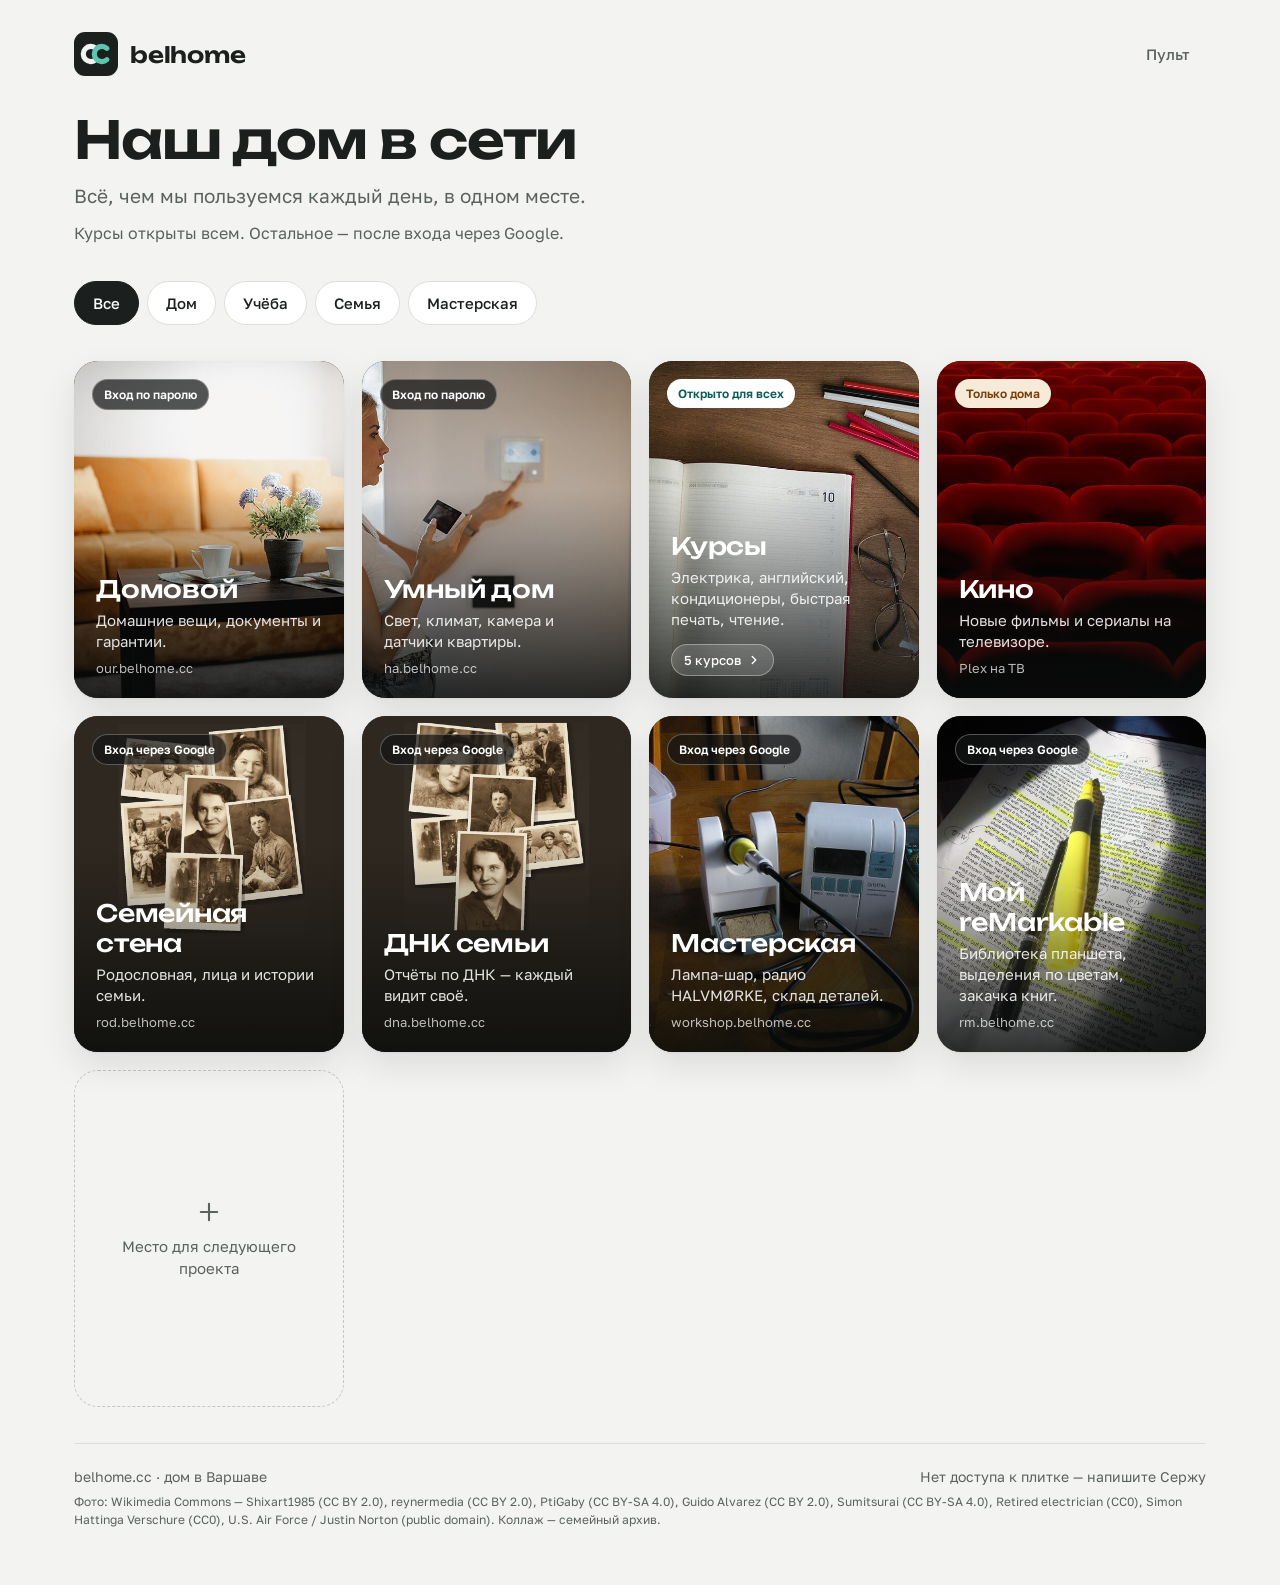
==== commit 72af2827: "Обновление belhome.cc из ~/infra" ====
--- a/index.html
+++ b/index.html
@@ -1,4 +1,4 @@
-<!doctype html><html lang="ru"><head><meta charset="utf-8"><meta name="viewport" content="width=device-width,initial-scale=1"><title>belhome.cc — Наш дом в сети</title><meta name="theme-color" content="#F3F4F1"><link rel="icon" href="assets/brand/mark.svg" type="image/svg+xml"><link rel="icon" href="assets/brand/favicon.ico" sizes="48x48"><link rel="apple-touch-icon" href="assets/brand/apple-touch-icon.png"><link rel="manifest" href="site.webmanifest"><meta name="description" content="Домашний сайт: Домовой, умный дом, курсы, семейная стена и мастерская — в одном месте."><meta property="og:type" content="website"><meta property="og:site_name" content="belhome"><meta property="og:title" content="belhome.cc — Наш дом в сети"><meta property="og:description" content="Домашний сайт: Домовой, умный дом, курсы, семейная стена и мастерская — в одном месте."><meta property="og:url" content="https://belhome.cc/"><meta property="og:locale" content="ru_RU"><meta property="og:image" content="https://belhome.cc/assets/brand/og-image.jpg"><meta property="og:image:width" content="1200"><meta property="og:image:height" content="630"><meta name="twitter:card" content="summary_large_image"><meta name="apple-mobile-web-app-title" content="belhome"><link rel="canonical" href="https://belhome.cc/"><link rel="preconnect" href="https://fonts.googleapis.com"><link rel="preconnect" href="https://fonts.gstatic.com" crossorigin><link href="https://fonts.googleapis.com/css2?family=Golos+Text:wght@400;500;600&amp;family=Unbounded:wght@500;600&amp;display=swap" rel="stylesheet"><link rel="stylesheet" href="assets/site.css"></head><body><div class="wrap"><header class="top"><a class="brand" href="./"><svg width="44" height="44" viewBox="0 0 64 64" aria-hidden="true"><rect width="64" height="64" rx="16" fill="#1B1F1D"/><path d="M31.86 23.83 A11 11 0 1 0 31.86 40.17" fill="none" stroke="#F3F4F1" stroke-width="7.5" stroke-linecap="round"/><path d="M47.86 23.83 A11 11 0 1 0 47.86 40.17" fill="none" stroke="#5FC4AE" stroke-width="7.5" stroke-linecap="round"/></svg><span>belhome</span></a><div class="actions"><a class="ghost" href="https://home.belhome.cc">Пульт</a></div></header><section class="hero"><h1>Наш дом в сети</h1><p class="lead">Всё, чем мы пользуемся каждый день, в одном месте.</p><p class="sub">Курсы открыты всем. Остальное — после входа через Google.</p></section><nav class="chips" aria-label="Разделы"><button type="button" class="chip" data-g="all" aria-pressed="true">Все</button><button type="button" class="chip" data-g="home" aria-pressed="false">Дом</button><button type="button" class="chip" data-g="study" aria-pressed="false">Учёба</button><button type="button" class="chip" data-g="family" aria-pressed="false">Семья</button><button type="button" class="chip" data-g="make" aria-pressed="false">Мастерская</button></nav><section class="grid"><a class="tile" href="https://our.belhome.cc" data-group="home"><img src="assets/photos/domovoy.jpg" alt="" loading="lazy"><span class="scrim" aria-hidden="true"></span><span class="pill own">Вход по паролю</span><span class="cap"><span class="n">Домовой</span><span class="d">Домашние вещи, документы и гарантии.</span><span class="u">our.belhome.cc</span></span></a><a class="tile" href="https://ha.belhome.cc" data-group="home"><img src="assets/photos/smarthome.jpg" alt="" loading="lazy"><span class="scrim" aria-hidden="true"></span><span class="pill own">Вход по паролю</span><span class="cap"><span class="n">Умный дом</span><span class="d">Свет, климат, камера и датчики квартиры.</span><span class="u">ha.belhome.cc</span></span></a><a class="tile" href="kursy/" data-group="study"><img src="assets/photos/kursy.jpg" alt="" loading="lazy"><span class="scrim" aria-hidden="true"></span><span class="pill open">Открыто для всех</span><span class="cap"><span class="n">Курсы</span><span class="d">Электрика, английский, кондиционеры, быстрая печать, чтение.</span><span class="c">5 курсов <svg width="14" height="14" viewBox="0 0 24 24" fill="none" stroke="currentColor" stroke-width="2.4" stroke-linecap="round" stroke-linejoin="round" aria-hidden="true"><path d="M9 6l6 6-6 6"></path></svg></span></span></a><a class="tile" href="http://192.168.68.54:32400/web" data-group="home"><img src="assets/photos/kino.jpg" alt="" loading="lazy"><span class="scrim" aria-hidden="true"></span><span class="pill home">Только дома</span><span class="cap"><span class="n">Кино</span><span class="d">Новые фильмы и сериалы на телевизоре.</span><span class="u">Plex на ТВ</span></span></a><a class="tile" href="https://rod.belhome.cc" data-group="family"><img src="assets/photos/tree.jpg" alt="" loading="lazy"><span class="scrim" aria-hidden="true"></span><span class="pill google">Вход через Google</span><span class="cap"><span class="n">Семейная стена</span><span class="d">Родословная, лица и истории семьи.</span><span class="u">rod.belhome.cc</span></span></a><a class="tile" href="https://workshop.belhome.cc" data-group="make"><img src="assets/photos/workshop.jpg" alt="" loading="lazy"><span class="scrim" aria-hidden="true"></span><span class="pill google">Вход через Google</span><span class="cap"><span class="n">Мастерская</span><span class="d">Лампа-шар, радио HALVMØRKE, склад деталей.</span><span class="u">workshop.belhome.cc</span></span></a><a class="tile" href="https://rm.belhome.cc" data-group="home"><img src="assets/photos/remarkable.jpg" alt="" loading="lazy"><span class="scrim" aria-hidden="true"></span><span class="pill google">Вход через Google</span><span class="cap"><span class="n">Мой reMarkable</span><span class="d">Библиотека планшета, выделения по цветам, закачка книг.</span><span class="u">rm.belhome.cc</span></span></a><div class="empty"><svg width="28" height="28" viewBox="0 0 24 24" fill="none" stroke="currentColor" stroke-width="1.8" stroke-linecap="round" aria-hidden="true"><path d="M12 5v14M5 12h14"></path></svg><span>Место для следующего проекта</span></div></section><footer><div class="row"><span>belhome.cc · дом в Варшаве</span><span>Нет доступа к плитке — напишите Сержу</span></div><small>Фото: Wikimedia Commons — Shixart1985 (CC BY 2.0), reynermedia (CC BY 2.0), PtiGaby (CC BY-SA 4.0), Guido Alvarez (CC BY 2.0), Sumitsurai (CC BY-SA 4.0), Retired electrician (CC0), Simon Hattinga Verschure (CC0), U.S. Air Force / Justin Norton (public domain). Коллаж — семейный архив.</small></footer></div><script>
+<!doctype html><html lang="ru"><head><meta charset="utf-8"><meta name="viewport" content="width=device-width,initial-scale=1"><title>belhome.cc — Наш дом в сети</title><meta name="theme-color" content="#F3F4F1"><link rel="icon" href="assets/brand/mark.svg" type="image/svg+xml"><link rel="icon" href="assets/brand/favicon.ico" sizes="48x48"><link rel="apple-touch-icon" href="assets/brand/apple-touch-icon.png"><link rel="manifest" href="site.webmanifest"><meta name="description" content="Домашний сайт: Домовой, умный дом, курсы, семейная стена и мастерская — в одном месте."><meta property="og:type" content="website"><meta property="og:site_name" content="belhome"><meta property="og:title" content="belhome.cc — Наш дом в сети"><meta property="og:description" content="Домашний сайт: Домовой, умный дом, курсы, семейная стена и мастерская — в одном месте."><meta property="og:url" content="https://belhome.cc/"><meta property="og:locale" content="ru_RU"><meta property="og:image" content="https://belhome.cc/assets/brand/og-image.jpg"><meta property="og:image:width" content="1200"><meta property="og:image:height" content="630"><meta name="twitter:card" content="summary_large_image"><meta name="apple-mobile-web-app-title" content="belhome"><link rel="canonical" href="https://belhome.cc/"><link rel="preconnect" href="https://fonts.googleapis.com"><link rel="preconnect" href="https://fonts.gstatic.com" crossorigin><link href="https://fonts.googleapis.com/css2?family=Golos+Text:wght@400;500;600&amp;family=Unbounded:wght@500;600&amp;display=swap" rel="stylesheet"><link rel="stylesheet" href="assets/site.css"></head><body><div class="wrap"><header class="top"><a class="brand" href="./"><svg width="44" height="44" viewBox="0 0 64 64" aria-hidden="true"><rect width="64" height="64" rx="16" fill="#1B1F1D"/><path d="M31.86 23.83 A11 11 0 1 0 31.86 40.17" fill="none" stroke="#F3F4F1" stroke-width="7.5" stroke-linecap="round"/><path d="M47.86 23.83 A11 11 0 1 0 47.86 40.17" fill="none" stroke="#5FC4AE" stroke-width="7.5" stroke-linecap="round"/></svg><span>belhome</span></a><div class="actions"><a class="ghost" href="https://home.belhome.cc">Пульт</a></div></header><section class="hero"><h1>Наш дом в сети</h1><p class="lead">Всё, чем мы пользуемся каждый день, в одном месте.</p><p class="sub">Курсы открыты всем. Остальное — после входа через Google.</p></section><nav class="chips" aria-label="Разделы"><button type="button" class="chip" data-g="all" aria-pressed="true">Все</button><button type="button" class="chip" data-g="home" aria-pressed="false">Дом</button><button type="button" class="chip" data-g="study" aria-pressed="false">Учёба</button><button type="button" class="chip" data-g="family" aria-pressed="false">Семья</button><button type="button" class="chip" data-g="make" aria-pressed="false">Мастерская</button></nav><section class="grid"><a class="tile" href="https://our.belhome.cc" data-group="home"><img src="assets/photos/domovoy.jpg" alt="" loading="lazy"><span class="scrim" aria-hidden="true"></span><span class="pill own">Вход по паролю</span><span class="cap"><span class="n">Домовой</span><span class="d">Домашние вещи, документы и гарантии.</span><span class="u">our.belhome.cc</span></span></a><a class="tile" href="https://ha.belhome.cc" data-group="home"><img src="assets/photos/smarthome.jpg" alt="" loading="lazy"><span class="scrim" aria-hidden="true"></span><span class="pill own">Вход по паролю</span><span class="cap"><span class="n">Умный дом</span><span class="d">Свет, климат, камера и датчики квартиры.</span><span class="u">ha.belhome.cc</span></span></a><a class="tile" href="kursy/" data-group="study"><img src="assets/photos/kursy.jpg" alt="" loading="lazy"><span class="scrim" aria-hidden="true"></span><span class="pill open">Открыто для всех</span><span class="cap"><span class="n">Курсы</span><span class="d">Электрика, английский, кондиционеры, быстрая печать, чтение.</span><span class="c">5 курсов <svg width="14" height="14" viewBox="0 0 24 24" fill="none" stroke="currentColor" stroke-width="2.4" stroke-linecap="round" stroke-linejoin="round" aria-hidden="true"><path d="M9 6l6 6-6 6"></path></svg></span></span></a><a class="tile" href="http://192.168.68.54:32400/web" data-group="home"><img src="assets/photos/kino.jpg" alt="" loading="lazy"><span class="scrim" aria-hidden="true"></span><span class="pill home">Только дома</span><span class="cap"><span class="n">Кино</span><span class="d">Новые фильмы и сериалы на телевизоре.</span><span class="u">Plex на ТВ</span></span></a><a class="tile" href="https://rod.belhome.cc" data-group="family"><img src="assets/photos/tree.jpg" alt="" loading="lazy"><span class="scrim" aria-hidden="true"></span><span class="pill google">Вход через Google</span><span class="cap"><span class="n">Семейная стена</span><span class="d">Родословная, лица и истории семьи.</span><span class="u">rod.belhome.cc</span></span></a><a class="tile" href="https://dna.belhome.cc" data-group="family"><img src="assets/photos/dna.jpg" alt="" loading="lazy"><span class="scrim" aria-hidden="true"></span><span class="pill google">Вход через Google</span><span class="cap"><span class="n">ДНК семьи</span><span class="d">Отчёты по ДНК — каждый видит своё.</span><span class="u">dna.belhome.cc</span></span></a><a class="tile" href="https://workshop.belhome.cc" data-group="make"><img src="assets/photos/workshop.jpg" alt="" loading="lazy"><span class="scrim" aria-hidden="true"></span><span class="pill google">Вход через Google</span><span class="cap"><span class="n">Мастерская</span><span class="d">Лампа-шар, радио HALVMØRKE, склад деталей.</span><span class="u">workshop.belhome.cc</span></span></a><a class="tile" href="https://rm.belhome.cc" data-group="home"><img src="assets/photos/remarkable.jpg" alt="" loading="lazy"><span class="scrim" aria-hidden="true"></span><span class="pill google">Вход через Google</span><span class="cap"><span class="n">Мой reMarkable</span><span class="d">Библиотека планшета, выделения по цветам, закачка книг.</span><span class="u">rm.belhome.cc</span></span></a><div class="empty"><svg width="28" height="28" viewBox="0 0 24 24" fill="none" stroke="currentColor" stroke-width="1.8" stroke-linecap="round" aria-hidden="true"><path d="M12 5v14M5 12h14"></path></svg><span>Место для следующего проекта</span></div></section><footer><div class="row"><span>belhome.cc · дом в Варшаве</span><span>Нет доступа к плитке — напишите Сержу</span></div><small>Фото: Wikimedia Commons — Shixart1985 (CC BY 2.0), reynermedia (CC BY 2.0), PtiGaby (CC BY-SA 4.0), Guido Alvarez (CC BY 2.0), Sumitsurai (CC BY-SA 4.0), Retired electrician (CC0), Simon Hattinga Verschure (CC0), U.S. Air Force / Justin Norton (public domain). Коллаж — семейный архив.</small></footer></div><script>
 (function(){var c=document.querySelectorAll('.chip'),t=document.querySelectorAll('.grid .tile');
 c.forEach(function(b){b.addEventListener('click',function(){var g=b.dataset.g;
 c.forEach(function(x){x.setAttribute('aria-pressed',x===b?'true':'false')});
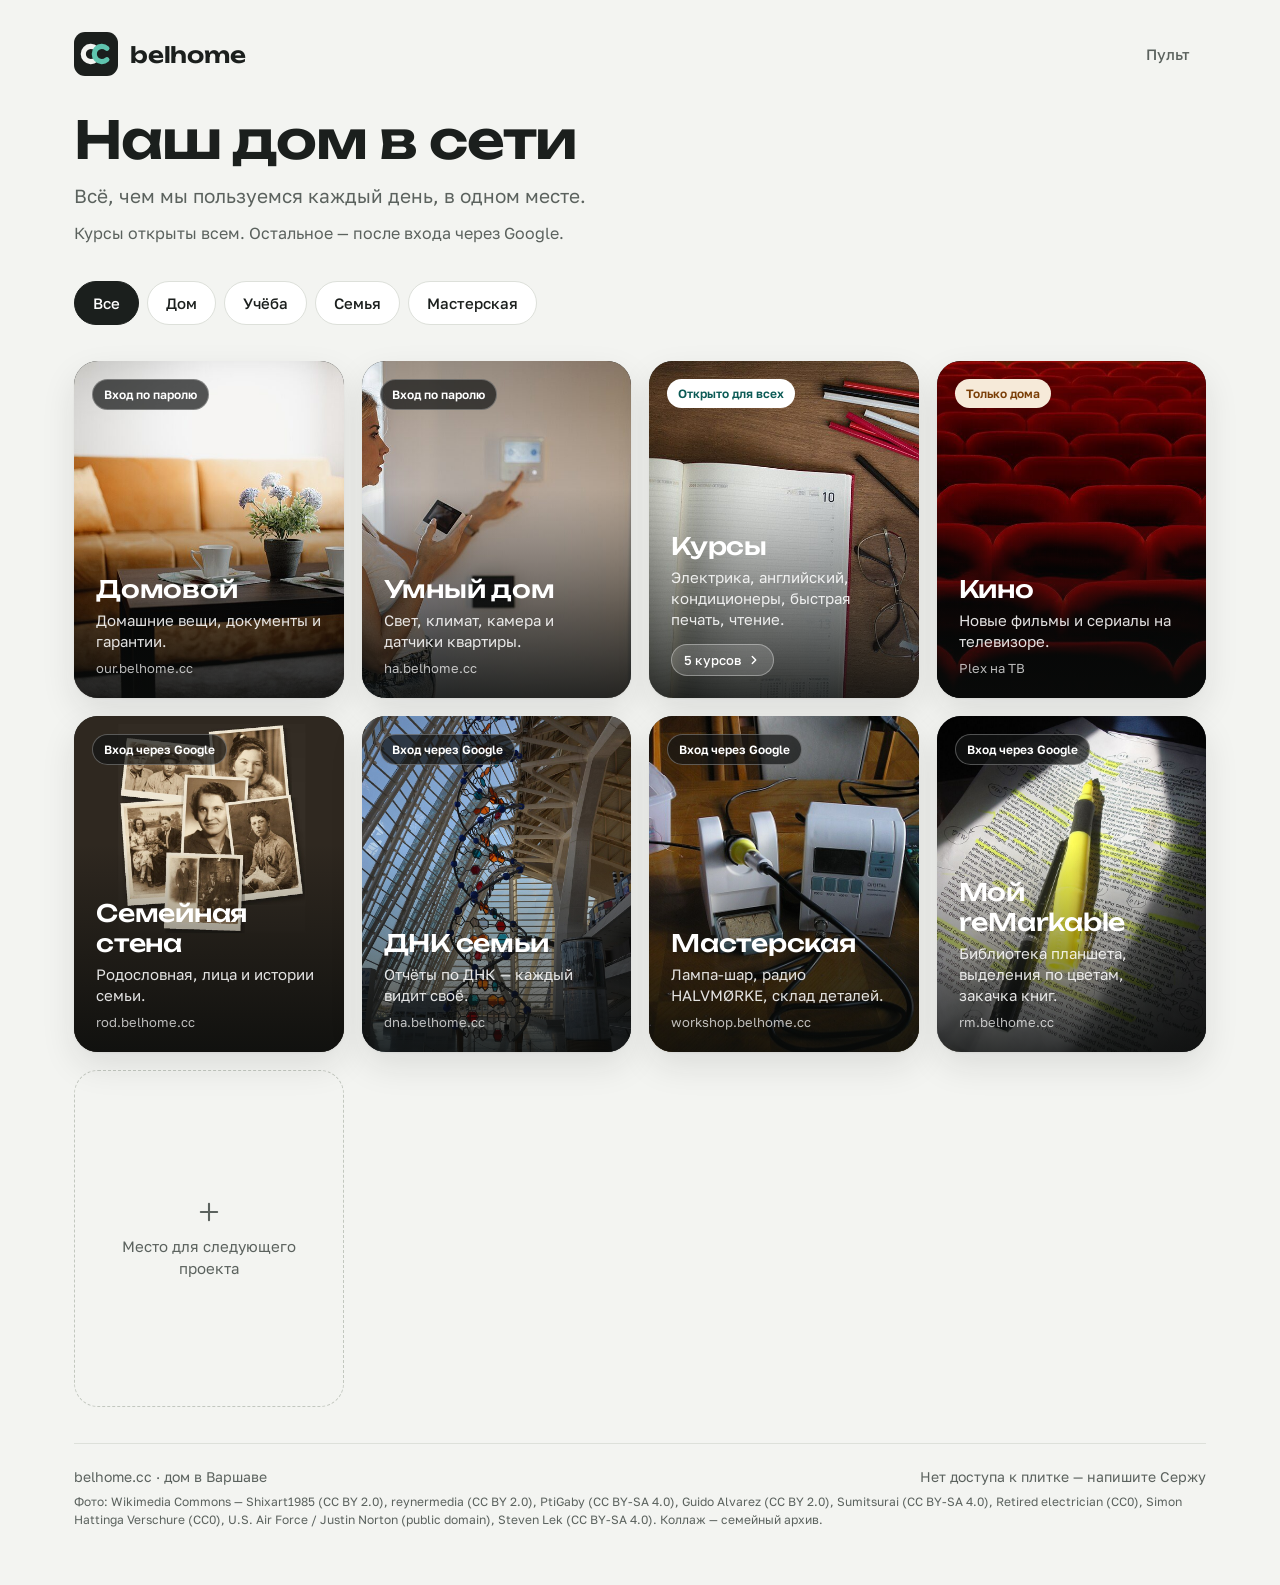
==== commit 06581c7a: "Обновление belhome.cc из ~/infra" ====
--- a/index.html
+++ b/index.html
@@ -1,4 +1,4 @@
-<!doctype html><html lang="ru"><head><meta charset="utf-8"><meta name="viewport" content="width=device-width,initial-scale=1"><title>belhome.cc — Наш дом в сети</title><meta name="theme-color" content="#F3F4F1"><link rel="icon" href="assets/brand/mark.svg" type="image/svg+xml"><link rel="icon" href="assets/brand/favicon.ico" sizes="48x48"><link rel="apple-touch-icon" href="assets/brand/apple-touch-icon.png"><link rel="manifest" href="site.webmanifest"><meta name="description" content="Домашний сайт: Домовой, умный дом, курсы, семейная стена и мастерская — в одном месте."><meta property="og:type" content="website"><meta property="og:site_name" content="belhome"><meta property="og:title" content="belhome.cc — Наш дом в сети"><meta property="og:description" content="Домашний сайт: Домовой, умный дом, курсы, семейная стена и мастерская — в одном месте."><meta property="og:url" content="https://belhome.cc/"><meta property="og:locale" content="ru_RU"><meta property="og:image" content="https://belhome.cc/assets/brand/og-image.jpg"><meta property="og:image:width" content="1200"><meta property="og:image:height" content="630"><meta name="twitter:card" content="summary_large_image"><meta name="apple-mobile-web-app-title" content="belhome"><link rel="canonical" href="https://belhome.cc/"><link rel="preconnect" href="https://fonts.googleapis.com"><link rel="preconnect" href="https://fonts.gstatic.com" crossorigin><link href="https://fonts.googleapis.com/css2?family=Golos+Text:wght@400;500;600&amp;family=Unbounded:wght@500;600&amp;display=swap" rel="stylesheet"><link rel="stylesheet" href="assets/site.css"></head><body><div class="wrap"><header class="top"><a class="brand" href="./"><svg width="44" height="44" viewBox="0 0 64 64" aria-hidden="true"><rect width="64" height="64" rx="16" fill="#1B1F1D"/><path d="M31.86 23.83 A11 11 0 1 0 31.86 40.17" fill="none" stroke="#F3F4F1" stroke-width="7.5" stroke-linecap="round"/><path d="M47.86 23.83 A11 11 0 1 0 47.86 40.17" fill="none" stroke="#5FC4AE" stroke-width="7.5" stroke-linecap="round"/></svg><span>belhome</span></a><div class="actions"><a class="ghost" href="https://home.belhome.cc">Пульт</a></div></header><section class="hero"><h1>Наш дом в сети</h1><p class="lead">Всё, чем мы пользуемся каждый день, в одном месте.</p><p class="sub">Курсы открыты всем. Остальное — после входа через Google.</p></section><nav class="chips" aria-label="Разделы"><button type="button" class="chip" data-g="all" aria-pressed="true">Все</button><button type="button" class="chip" data-g="home" aria-pressed="false">Дом</button><button type="button" class="chip" data-g="study" aria-pressed="false">Учёба</button><button type="button" class="chip" data-g="family" aria-pressed="false">Семья</button><button type="button" class="chip" data-g="make" aria-pressed="false">Мастерская</button></nav><section class="grid"><a class="tile" href="https://our.belhome.cc" data-group="home"><img src="assets/photos/domovoy.jpg" alt="" loading="lazy"><span class="scrim" aria-hidden="true"></span><span class="pill own">Вход по паролю</span><span class="cap"><span class="n">Домовой</span><span class="d">Домашние вещи, документы и гарантии.</span><span class="u">our.belhome.cc</span></span></a><a class="tile" href="https://ha.belhome.cc" data-group="home"><img src="assets/photos/smarthome.jpg" alt="" loading="lazy"><span class="scrim" aria-hidden="true"></span><span class="pill own">Вход по паролю</span><span class="cap"><span class="n">Умный дом</span><span class="d">Свет, климат, камера и датчики квартиры.</span><span class="u">ha.belhome.cc</span></span></a><a class="tile" href="kursy/" data-group="study"><img src="assets/photos/kursy.jpg" alt="" loading="lazy"><span class="scrim" aria-hidden="true"></span><span class="pill open">Открыто для всех</span><span class="cap"><span class="n">Курсы</span><span class="d">Электрика, английский, кондиционеры, быстрая печать, чтение.</span><span class="c">5 курсов <svg width="14" height="14" viewBox="0 0 24 24" fill="none" stroke="currentColor" stroke-width="2.4" stroke-linecap="round" stroke-linejoin="round" aria-hidden="true"><path d="M9 6l6 6-6 6"></path></svg></span></span></a><a class="tile" href="http://192.168.68.54:32400/web" data-group="home"><img src="assets/photos/kino.jpg" alt="" loading="lazy"><span class="scrim" aria-hidden="true"></span><span class="pill home">Только дома</span><span class="cap"><span class="n">Кино</span><span class="d">Новые фильмы и сериалы на телевизоре.</span><span class="u">Plex на ТВ</span></span></a><a class="tile" href="https://rod.belhome.cc" data-group="family"><img src="assets/photos/tree.jpg" alt="" loading="lazy"><span class="scrim" aria-hidden="true"></span><span class="pill google">Вход через Google</span><span class="cap"><span class="n">Семейная стена</span><span class="d">Родословная, лица и истории семьи.</span><span class="u">rod.belhome.cc</span></span></a><a class="tile" href="https://dna.belhome.cc" data-group="family"><img src="assets/photos/dna.jpg" alt="" loading="lazy"><span class="scrim" aria-hidden="true"></span><span class="pill google">Вход через Google</span><span class="cap"><span class="n">ДНК семьи</span><span class="d">Отчёты по ДНК — каждый видит своё.</span><span class="u">dna.belhome.cc</span></span></a><a class="tile" href="https://workshop.belhome.cc" data-group="make"><img src="assets/photos/workshop.jpg" alt="" loading="lazy"><span class="scrim" aria-hidden="true"></span><span class="pill google">Вход через Google</span><span class="cap"><span class="n">Мастерская</span><span class="d">Лампа-шар, радио HALVMØRKE, склад деталей.</span><span class="u">workshop.belhome.cc</span></span></a><a class="tile" href="https://rm.belhome.cc" data-group="home"><img src="assets/photos/remarkable.jpg" alt="" loading="lazy"><span class="scrim" aria-hidden="true"></span><span class="pill google">Вход через Google</span><span class="cap"><span class="n">Мой reMarkable</span><span class="d">Библиотека планшета, выделения по цветам, закачка книг.</span><span class="u">rm.belhome.cc</span></span></a><div class="empty"><svg width="28" height="28" viewBox="0 0 24 24" fill="none" stroke="currentColor" stroke-width="1.8" stroke-linecap="round" aria-hidden="true"><path d="M12 5v14M5 12h14"></path></svg><span>Место для следующего проекта</span></div></section><footer><div class="row"><span>belhome.cc · дом в Варшаве</span><span>Нет доступа к плитке — напишите Сержу</span></div><small>Фото: Wikimedia Commons — Shixart1985 (CC BY 2.0), reynermedia (CC BY 2.0), PtiGaby (CC BY-SA 4.0), Guido Alvarez (CC BY 2.0), Sumitsurai (CC BY-SA 4.0), Retired electrician (CC0), Simon Hattinga Verschure (CC0), U.S. Air Force / Justin Norton (public domain). Коллаж — семейный архив.</small></footer></div><script>
+<!doctype html><html lang="ru"><head><meta charset="utf-8"><meta name="viewport" content="width=device-width,initial-scale=1"><title>belhome.cc — Наш дом в сети</title><meta name="theme-color" content="#F3F4F1"><link rel="icon" href="assets/brand/mark.svg" type="image/svg+xml"><link rel="icon" href="assets/brand/favicon.ico" sizes="48x48"><link rel="apple-touch-icon" href="assets/brand/apple-touch-icon.png"><link rel="manifest" href="site.webmanifest"><meta name="description" content="Домашний сайт: Домовой, умный дом, курсы, семейная стена и мастерская — в одном месте."><meta property="og:type" content="website"><meta property="og:site_name" content="belhome"><meta property="og:title" content="belhome.cc — Наш дом в сети"><meta property="og:description" content="Домашний сайт: Домовой, умный дом, курсы, семейная стена и мастерская — в одном месте."><meta property="og:url" content="https://belhome.cc/"><meta property="og:locale" content="ru_RU"><meta property="og:image" content="https://belhome.cc/assets/brand/og-image.jpg"><meta property="og:image:width" content="1200"><meta property="og:image:height" content="630"><meta name="twitter:card" content="summary_large_image"><meta name="apple-mobile-web-app-title" content="belhome"><link rel="canonical" href="https://belhome.cc/"><link rel="preconnect" href="https://fonts.googleapis.com"><link rel="preconnect" href="https://fonts.gstatic.com" crossorigin><link href="https://fonts.googleapis.com/css2?family=Golos+Text:wght@400;500;600&amp;family=Unbounded:wght@500;600&amp;display=swap" rel="stylesheet"><link rel="stylesheet" href="assets/site.css"></head><body><div class="wrap"><header class="top"><a class="brand" href="./"><svg width="44" height="44" viewBox="0 0 64 64" aria-hidden="true"><rect width="64" height="64" rx="16" fill="#1B1F1D"/><path d="M31.86 23.83 A11 11 0 1 0 31.86 40.17" fill="none" stroke="#F3F4F1" stroke-width="7.5" stroke-linecap="round"/><path d="M47.86 23.83 A11 11 0 1 0 47.86 40.17" fill="none" stroke="#5FC4AE" stroke-width="7.5" stroke-linecap="round"/></svg><span>belhome</span></a><div class="actions"><a class="ghost" href="https://home.belhome.cc">Пульт</a></div></header><section class="hero"><h1>Наш дом в сети</h1><p class="lead">Всё, чем мы пользуемся каждый день, в одном месте.</p><p class="sub">Курсы открыты всем. Остальное — после входа через Google.</p></section><nav class="chips" aria-label="Разделы"><button type="button" class="chip" data-g="all" aria-pressed="true">Все</button><button type="button" class="chip" data-g="home" aria-pressed="false">Дом</button><button type="button" class="chip" data-g="study" aria-pressed="false">Учёба</button><button type="button" class="chip" data-g="family" aria-pressed="false">Семья</button><button type="button" class="chip" data-g="make" aria-pressed="false">Мастерская</button></nav><section class="grid"><a class="tile" href="https://our.belhome.cc" data-group="home"><img src="assets/photos/domovoy.jpg" alt="" loading="lazy"><span class="scrim" aria-hidden="true"></span><span class="pill own">Вход по паролю</span><span class="cap"><span class="n">Домовой</span><span class="d">Домашние вещи, документы и гарантии.</span><span class="u">our.belhome.cc</span></span></a><a class="tile" href="https://ha.belhome.cc" data-group="home"><img src="assets/photos/smarthome.jpg" alt="" loading="lazy"><span class="scrim" aria-hidden="true"></span><span class="pill own">Вход по паролю</span><span class="cap"><span class="n">Умный дом</span><span class="d">Свет, климат, камера и датчики квартиры.</span><span class="u">ha.belhome.cc</span></span></a><a class="tile" href="kursy/" data-group="study"><img src="assets/photos/kursy.jpg" alt="" loading="lazy"><span class="scrim" aria-hidden="true"></span><span class="pill open">Открыто для всех</span><span class="cap"><span class="n">Курсы</span><span class="d">Электрика, английский, кондиционеры, быстрая печать, чтение.</span><span class="c">5 курсов <svg width="14" height="14" viewBox="0 0 24 24" fill="none" stroke="currentColor" stroke-width="2.4" stroke-linecap="round" stroke-linejoin="round" aria-hidden="true"><path d="M9 6l6 6-6 6"></path></svg></span></span></a><a class="tile" href="http://192.168.68.54:32400/web" data-group="home"><img src="assets/photos/kino.jpg" alt="" loading="lazy"><span class="scrim" aria-hidden="true"></span><span class="pill home">Только дома</span><span class="cap"><span class="n">Кино</span><span class="d">Новые фильмы и сериалы на телевизоре.</span><span class="u">Plex на ТВ</span></span></a><a class="tile" href="https://rod.belhome.cc" data-group="family"><img src="assets/photos/tree.jpg" alt="" loading="lazy"><span class="scrim" aria-hidden="true"></span><span class="pill google">Вход через Google</span><span class="cap"><span class="n">Семейная стена</span><span class="d">Родословная, лица и истории семьи.</span><span class="u">rod.belhome.cc</span></span></a><a class="tile" href="https://dna.belhome.cc" data-group="family"><img src="assets/photos/dna.jpg" alt="" loading="lazy"><span class="scrim" aria-hidden="true"></span><span class="pill google">Вход через Google</span><span class="cap"><span class="n">ДНК семьи</span><span class="d">Отчёты по ДНК — каждый видит своё.</span><span class="u">dna.belhome.cc</span></span></a><a class="tile" href="https://workshop.belhome.cc" data-group="make"><img src="assets/photos/workshop.jpg" alt="" loading="lazy"><span class="scrim" aria-hidden="true"></span><span class="pill google">Вход через Google</span><span class="cap"><span class="n">Мастерская</span><span class="d">Лампа-шар, радио HALVMØRKE, склад деталей.</span><span class="u">workshop.belhome.cc</span></span></a><a class="tile" href="https://rm.belhome.cc" data-group="home"><img src="assets/photos/remarkable.jpg" alt="" loading="lazy"><span class="scrim" aria-hidden="true"></span><span class="pill google">Вход через Google</span><span class="cap"><span class="n">Мой reMarkable</span><span class="d">Библиотека планшета, выделения по цветам, закачка книг.</span><span class="u">rm.belhome.cc</span></span></a><div class="empty"><svg width="28" height="28" viewBox="0 0 24 24" fill="none" stroke="currentColor" stroke-width="1.8" stroke-linecap="round" aria-hidden="true"><path d="M12 5v14M5 12h14"></path></svg><span>Место для следующего проекта</span></div></section><footer><div class="row"><span>belhome.cc · дом в Варшаве</span><span>Нет доступа к плитке — напишите Сержу</span></div><small>Фото: Wikimedia Commons — Shixart1985 (CC BY 2.0), reynermedia (CC BY 2.0), PtiGaby (CC BY-SA 4.0), Guido Alvarez (CC BY 2.0), Sumitsurai (CC BY-SA 4.0), Retired electrician (CC0), Simon Hattinga Verschure (CC0), U.S. Air Force / Justin Norton (public domain), Steven Lek (CC BY-SA 4.0). Коллаж — семейный архив.</small></footer></div><script>
 (function(){var c=document.querySelectorAll('.chip'),t=document.querySelectorAll('.grid .tile');
 c.forEach(function(b){b.addEventListener('click',function(){var g=b.dataset.g;
 c.forEach(function(x){x.setAttribute('aria-pressed',x===b?'true':'false')});
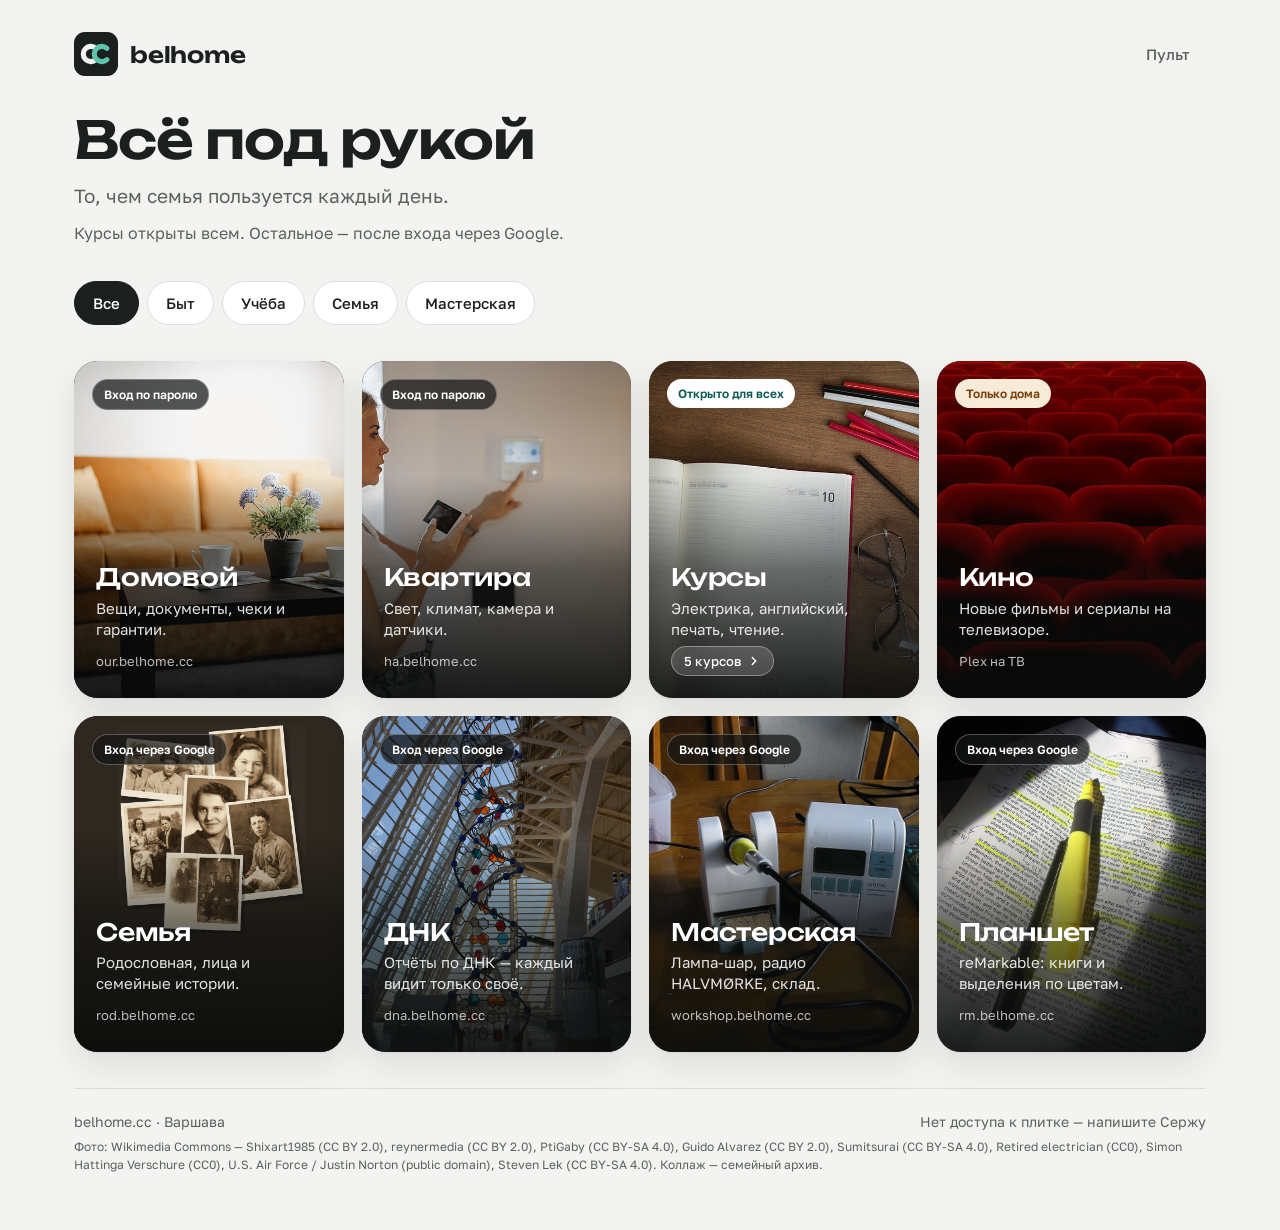
==== commit 678f4065: "Обновление belhome.cc из ~/infra" ====
--- a/index.html
+++ b/index.html
@@ -1,4 +1,4 @@
-<!doctype html><html lang="ru"><head><meta charset="utf-8"><meta name="viewport" content="width=device-width,initial-scale=1"><title>belhome.cc — Наш дом в сети</title><meta name="theme-color" content="#F3F4F1"><link rel="icon" href="assets/brand/mark.svg" type="image/svg+xml"><link rel="icon" href="assets/brand/favicon.ico" sizes="48x48"><link rel="apple-touch-icon" href="assets/brand/apple-touch-icon.png"><link rel="manifest" href="site.webmanifest"><meta name="description" content="Домашний сайт: Домовой, умный дом, курсы, семейная стена и мастерская — в одном месте."><meta property="og:type" content="website"><meta property="og:site_name" content="belhome"><meta property="og:title" content="belhome.cc — Наш дом в сети"><meta property="og:description" content="Домашний сайт: Домовой, умный дом, курсы, семейная стена и мастерская — в одном месте."><meta property="og:url" content="https://belhome.cc/"><meta property="og:locale" content="ru_RU"><meta property="og:image" content="https://belhome.cc/assets/brand/og-image.jpg"><meta property="og:image:width" content="1200"><meta property="og:image:height" content="630"><meta name="twitter:card" content="summary_large_image"><meta name="apple-mobile-web-app-title" content="belhome"><link rel="canonical" href="https://belhome.cc/"><link rel="preconnect" href="https://fonts.googleapis.com"><link rel="preconnect" href="https://fonts.gstatic.com" crossorigin><link href="https://fonts.googleapis.com/css2?family=Golos+Text:wght@400;500;600&amp;family=Unbounded:wght@500;600&amp;display=swap" rel="stylesheet"><link rel="stylesheet" href="assets/site.css"></head><body><div class="wrap"><header class="top"><a class="brand" href="./"><svg width="44" height="44" viewBox="0 0 64 64" aria-hidden="true"><rect width="64" height="64" rx="16" fill="#1B1F1D"/><path d="M31.86 23.83 A11 11 0 1 0 31.86 40.17" fill="none" stroke="#F3F4F1" stroke-width="7.5" stroke-linecap="round"/><path d="M47.86 23.83 A11 11 0 1 0 47.86 40.17" fill="none" stroke="#5FC4AE" stroke-width="7.5" stroke-linecap="round"/></svg><span>belhome</span></a><div class="actions"><a class="ghost" href="https://home.belhome.cc">Пульт</a></div></header><section class="hero"><h1>Наш дом в сети</h1><p class="lead">Всё, чем мы пользуемся каждый день, в одном месте.</p><p class="sub">Курсы открыты всем. Остальное — после входа через Google.</p></section><nav class="chips" aria-label="Разделы"><button type="button" class="chip" data-g="all" aria-pressed="true">Все</button><button type="button" class="chip" data-g="home" aria-pressed="false">Дом</button><button type="button" class="chip" data-g="study" aria-pressed="false">Учёба</button><button type="button" class="chip" data-g="family" aria-pressed="false">Семья</button><button type="button" class="chip" data-g="make" aria-pressed="false">Мастерская</button></nav><section class="grid"><a class="tile" href="https://our.belhome.cc" data-group="home"><img src="assets/photos/domovoy.jpg" alt="" loading="lazy"><span class="scrim" aria-hidden="true"></span><span class="pill own">Вход по паролю</span><span class="cap"><span class="n">Домовой</span><span class="d">Домашние вещи, документы и гарантии.</span><span class="u">our.belhome.cc</span></span></a><a class="tile" href="https://ha.belhome.cc" data-group="home"><img src="assets/photos/smarthome.jpg" alt="" loading="lazy"><span class="scrim" aria-hidden="true"></span><span class="pill own">Вход по паролю</span><span class="cap"><span class="n">Умный дом</span><span class="d">Свет, климат, камера и датчики квартиры.</span><span class="u">ha.belhome.cc</span></span></a><a class="tile" href="kursy/" data-group="study"><img src="assets/photos/kursy.jpg" alt="" loading="lazy"><span class="scrim" aria-hidden="true"></span><span class="pill open">Открыто для всех</span><span class="cap"><span class="n">Курсы</span><span class="d">Электрика, английский, кондиционеры, быстрая печать, чтение.</span><span class="c">5 курсов <svg width="14" height="14" viewBox="0 0 24 24" fill="none" stroke="currentColor" stroke-width="2.4" stroke-linecap="round" stroke-linejoin="round" aria-hidden="true"><path d="M9 6l6 6-6 6"></path></svg></span></span></a><a class="tile" href="http://192.168.68.54:32400/web" data-group="home"><img src="assets/photos/kino.jpg" alt="" loading="lazy"><span class="scrim" aria-hidden="true"></span><span class="pill home">Только дома</span><span class="cap"><span class="n">Кино</span><span class="d">Новые фильмы и сериалы на телевизоре.</span><span class="u">Plex на ТВ</span></span></a><a class="tile" href="https://rod.belhome.cc" data-group="family"><img src="assets/photos/tree.jpg" alt="" loading="lazy"><span class="scrim" aria-hidden="true"></span><span class="pill google">Вход через Google</span><span class="cap"><span class="n">Семейная стена</span><span class="d">Родословная, лица и истории семьи.</span><span class="u">rod.belhome.cc</span></span></a><a class="tile" href="https://dna.belhome.cc" data-group="family"><img src="assets/photos/dna.jpg" alt="" loading="lazy"><span class="scrim" aria-hidden="true"></span><span class="pill google">Вход через Google</span><span class="cap"><span class="n">ДНК семьи</span><span class="d">Отчёты по ДНК — каждый видит своё.</span><span class="u">dna.belhome.cc</span></span></a><a class="tile" href="https://workshop.belhome.cc" data-group="make"><img src="assets/photos/workshop.jpg" alt="" loading="lazy"><span class="scrim" aria-hidden="true"></span><span class="pill google">Вход через Google</span><span class="cap"><span class="n">Мастерская</span><span class="d">Лампа-шар, радио HALVMØRKE, склад деталей.</span><span class="u">workshop.belhome.cc</span></span></a><a class="tile" href="https://rm.belhome.cc" data-group="home"><img src="assets/photos/remarkable.jpg" alt="" loading="lazy"><span class="scrim" aria-hidden="true"></span><span class="pill google">Вход через Google</span><span class="cap"><span class="n">Мой reMarkable</span><span class="d">Библиотека планшета, выделения по цветам, закачка книг.</span><span class="u">rm.belhome.cc</span></span></a><div class="empty"><svg width="28" height="28" viewBox="0 0 24 24" fill="none" stroke="currentColor" stroke-width="1.8" stroke-linecap="round" aria-hidden="true"><path d="M12 5v14M5 12h14"></path></svg><span>Место для следующего проекта</span></div></section><footer><div class="row"><span>belhome.cc · дом в Варшаве</span><span>Нет доступа к плитке — напишите Сержу</span></div><small>Фото: Wikimedia Commons — Shixart1985 (CC BY 2.0), reynermedia (CC BY 2.0), PtiGaby (CC BY-SA 4.0), Guido Alvarez (CC BY 2.0), Sumitsurai (CC BY-SA 4.0), Retired electrician (CC0), Simon Hattinga Verschure (CC0), U.S. Air Force / Justin Norton (public domain), Steven Lek (CC BY-SA 4.0). Коллаж — семейный архив.</small></footer></div><script>
+<!doctype html><html lang="ru"><head><meta charset="utf-8"><meta name="viewport" content="width=device-width,initial-scale=1"><title>belhome.cc — Всё под рукой</title><meta name="theme-color" content="#F3F4F1"><link rel="icon" href="assets/brand/mark.svg" type="image/svg+xml"><link rel="icon" href="assets/brand/favicon.ico" sizes="48x48"><link rel="apple-touch-icon" href="assets/brand/apple-touch-icon.png"><link rel="manifest" href="site.webmanifest"><meta name="description" content="Сайт семьи: Домовой, квартира, курсы, кино, семейный архив и мастерская — в одном месте."><meta property="og:type" content="website"><meta property="og:site_name" content="belhome"><meta property="og:title" content="belhome.cc — Всё под рукой"><meta property="og:description" content="Сайт семьи: Домовой, квартира, курсы, кино, семейный архив и мастерская — в одном месте."><meta property="og:url" content="https://belhome.cc/"><meta property="og:locale" content="ru_RU"><meta property="og:image" content="https://belhome.cc/assets/brand/og-image.jpg"><meta property="og:image:width" content="1200"><meta property="og:image:height" content="630"><meta name="twitter:card" content="summary_large_image"><meta name="apple-mobile-web-app-title" content="belhome"><link rel="canonical" href="https://belhome.cc/"><link rel="preconnect" href="https://fonts.googleapis.com"><link rel="preconnect" href="https://fonts.gstatic.com" crossorigin><link href="https://fonts.googleapis.com/css2?family=Golos+Text:wght@400;500;600&amp;family=Unbounded:wght@500;600&amp;display=swap" rel="stylesheet"><link rel="stylesheet" href="assets/site.css"></head><body><div class="wrap"><header class="top"><a class="brand" href="./"><svg width="44" height="44" viewBox="0 0 64 64" aria-hidden="true"><rect width="64" height="64" rx="16" fill="#1B1F1D"/><path d="M31.86 23.83 A11 11 0 1 0 31.86 40.17" fill="none" stroke="#F3F4F1" stroke-width="7.5" stroke-linecap="round"/><path d="M47.86 23.83 A11 11 0 1 0 47.86 40.17" fill="none" stroke="#5FC4AE" stroke-width="7.5" stroke-linecap="round"/></svg><span>belhome</span></a><div class="actions"><a class="ghost" href="https://home.belhome.cc">Пульт</a></div></header><section class="hero"><h1>Всё под рукой</h1><p class="lead">То, чем семья пользуется каждый день.</p><p class="sub">Курсы открыты всем. Остальное — после входа через Google.</p></section><nav class="chips" aria-label="Разделы"><button type="button" class="chip" data-g="all" aria-pressed="true">Все</button><button type="button" class="chip" data-g="home" aria-pressed="false">Быт</button><button type="button" class="chip" data-g="study" aria-pressed="false">Учёба</button><button type="button" class="chip" data-g="family" aria-pressed="false">Семья</button><button type="button" class="chip" data-g="make" aria-pressed="false">Мастерская</button></nav><section class="grid"><a class="tile" href="https://our.belhome.cc" data-group="home"><img src="assets/photos/domovoy.jpg" alt="" loading="lazy"><span class="scrim" aria-hidden="true"></span><span class="pill own">Вход по паролю</span><span class="cap"><span class="n">Домовой</span><span class="d">Вещи, документы, чеки и гарантии.</span><span class="u">our.belhome.cc</span></span></a><a class="tile" href="https://ha.belhome.cc" data-group="home"><img src="assets/photos/smarthome.jpg" alt="" loading="lazy"><span class="scrim" aria-hidden="true"></span><span class="pill own">Вход по паролю</span><span class="cap"><span class="n">Квартира</span><span class="d">Свет, климат, камера и датчики.</span><span class="u">ha.belhome.cc</span></span></a><a class="tile" href="kursy/" data-group="study"><img src="assets/photos/kursy.jpg" alt="" loading="lazy"><span class="scrim" aria-hidden="true"></span><span class="pill open">Открыто для всех</span><span class="cap"><span class="n">Курсы</span><span class="d">Электрика, английский, печать, чтение.</span><span class="c">5 курсов <svg width="14" height="14" viewBox="0 0 24 24" fill="none" stroke="currentColor" stroke-width="2.4" stroke-linecap="round" stroke-linejoin="round" aria-hidden="true"><path d="M9 6l6 6-6 6"></path></svg></span></span></a><a class="tile" href="http://192.168.68.54:32400/web" data-group="home"><img src="assets/photos/kino.jpg" alt="" loading="lazy"><span class="scrim" aria-hidden="true"></span><span class="pill home">Только дома</span><span class="cap"><span class="n">Кино</span><span class="d">Новые фильмы и сериалы на телевизоре.</span><span class="u">Plex на ТВ</span></span></a><a class="tile" href="https://rod.belhome.cc" data-group="family"><img src="assets/photos/tree.jpg" alt="" loading="lazy"><span class="scrim" aria-hidden="true"></span><span class="pill google">Вход через Google</span><span class="cap"><span class="n">Семья</span><span class="d">Родословная, лица и семейные истории.</span><span class="u">rod.belhome.cc</span></span></a><a class="tile" href="https://dna.belhome.cc" data-group="family"><img src="assets/photos/dna.jpg" alt="" loading="lazy"><span class="scrim" aria-hidden="true"></span><span class="pill google">Вход через Google</span><span class="cap"><span class="n">ДНК</span><span class="d">Отчёты по ДНК — каждый видит только своё.</span><span class="u">dna.belhome.cc</span></span></a><a class="tile" href="https://workshop.belhome.cc" data-group="make"><img src="assets/photos/workshop.jpg" alt="" loading="lazy"><span class="scrim" aria-hidden="true"></span><span class="pill google">Вход через Google</span><span class="cap"><span class="n">Мастерская</span><span class="d">Лампа-шар, радио HALVMØRKE, склад.</span><span class="u">workshop.belhome.cc</span></span></a><a class="tile" href="https://rm.belhome.cc" data-group="home"><img src="assets/photos/remarkable.jpg" alt="" loading="lazy"><span class="scrim" aria-hidden="true"></span><span class="pill google">Вход через Google</span><span class="cap"><span class="n">Планшет</span><span class="d">reMarkable: книги и выделения по цветам.</span><span class="u">rm.belhome.cc</span></span></a></section><footer><div class="row"><span>belhome.cc · Варшава</span><span>Нет доступа к плитке — напишите Сержу</span></div><small>Фото: Wikimedia Commons — Shixart1985 (CC BY 2.0), reynermedia (CC BY 2.0), PtiGaby (CC BY-SA 4.0), Guido Alvarez (CC BY 2.0), Sumitsurai (CC BY-SA 4.0), Retired electrician (CC0), Simon Hattinga Verschure (CC0), U.S. Air Force / Justin Norton (public domain), Steven Lek (CC BY-SA 4.0). Коллаж — семейный архив.</small></footer></div><script>
 (function(){var c=document.querySelectorAll('.chip'),t=document.querySelectorAll('.grid .tile');
 c.forEach(function(b){b.addEventListener('click',function(){var g=b.dataset.g;
 c.forEach(function(x){x.setAttribute('aria-pressed',x===b?'true':'false')});
--- a/assets/site.css
+++ b/assets/site.css
@@ -25,7 +25,7 @@
 .tile:hover{transform:translateY(-3px);box-shadow:0 2px 4px rgba(27,31,29,.08),0 20px 44px rgba(27,31,29,.16);color:#fff}
 .tile:focus-visible{outline:3px solid #0F6E68;outline-offset:3px}
 .tile img{position:absolute;inset:0;width:100%;height:100%;object-fit:cover}
-.tile .scrim{position:absolute;inset:0;background:linear-gradient(180deg,rgba(10,12,11,0) 38%,rgba(10,12,11,.82) 100%)}
+.tile .scrim{position:absolute;inset:0;background:linear-gradient(180deg,rgba(10,12,11,0) 34%,rgba(10,12,11,.55) 62%,rgba(10,12,11,.9) 100%)}
 .pill{position:absolute;top:18px;left:18px;font-size:12px;font-weight:600;padding:7px 11px;border-radius:999px;white-space:nowrap}
 .pill.open{background:#fff;color:#0B5A55}
 .pill.google{background:rgba(20,22,21,.72);color:#fff;border:1px solid rgba(255,255,255,.28)}
@@ -33,10 +33,10 @@
 .pill.home{background:#F6EAD9;color:#7A3E06}
 .pill.soon{background:#F2EADB;color:#4A3F2E}
 .cap{position:absolute;left:22px;right:22px;bottom:22px;display:flex;flex-direction:column;gap:6px}
-.cap .n{font:500 24px Unbounded,sans-serif;letter-spacing:-.01em}
-.cap .d{font-size:15px;line-height:1.4;color:rgba(255,255,255,.88)}
-.cap .u{font-size:13px;color:rgba(255,255,255,.72);margin-top:2px}
-.cap .c{align-self:flex-start;margin-top:8px;display:inline-flex;align-items:center;gap:6px;padding:7px 12px;border-radius:999px;background:rgba(255,255,255,.16);border:1px solid rgba(255,255,255,.35);font-size:13px;font-weight:500}
+.cap .n{font:500 24px/1.2 Unbounded,sans-serif;letter-spacing:-.01em;white-space:nowrap;overflow:hidden;text-overflow:ellipsis}
+.cap .d{font-size:15px;line-height:1.4;height:2.8em;overflow:hidden;display:-webkit-box;-webkit-line-clamp:2;-webkit-box-orient:vertical;color:rgba(255,255,255,.88)}
+.cap .u{font-size:13px;line-height:30px;height:30px;color:rgba(255,255,255,.72);white-space:nowrap;overflow:hidden;text-overflow:ellipsis}
+.cap .c{align-self:flex-start;height:30px;box-sizing:border-box;display:inline-flex;align-items:center;gap:6px;padding:7px 12px;border-radius:999px;background:rgba(255,255,255,.16);border:1px solid rgba(255,255,255,.35);font-size:13px;font-weight:500}
 .empty{aspect-ratio:4/5;border-radius:24px;border:1.5px dashed #C2C7BF;display:flex;flex-direction:column;align-items:center;justify-content:center;gap:10px;padding:24px;text-align:center;color:#5B625E;font-size:15px;line-height:1.45}
 .tile[hidden],.empty[hidden]{display:none}
 footer{display:flex;flex-direction:column;gap:8px;padding-top:24px;border-top:1px solid #DDE0DA;color:#5B625E;font-size:14px}
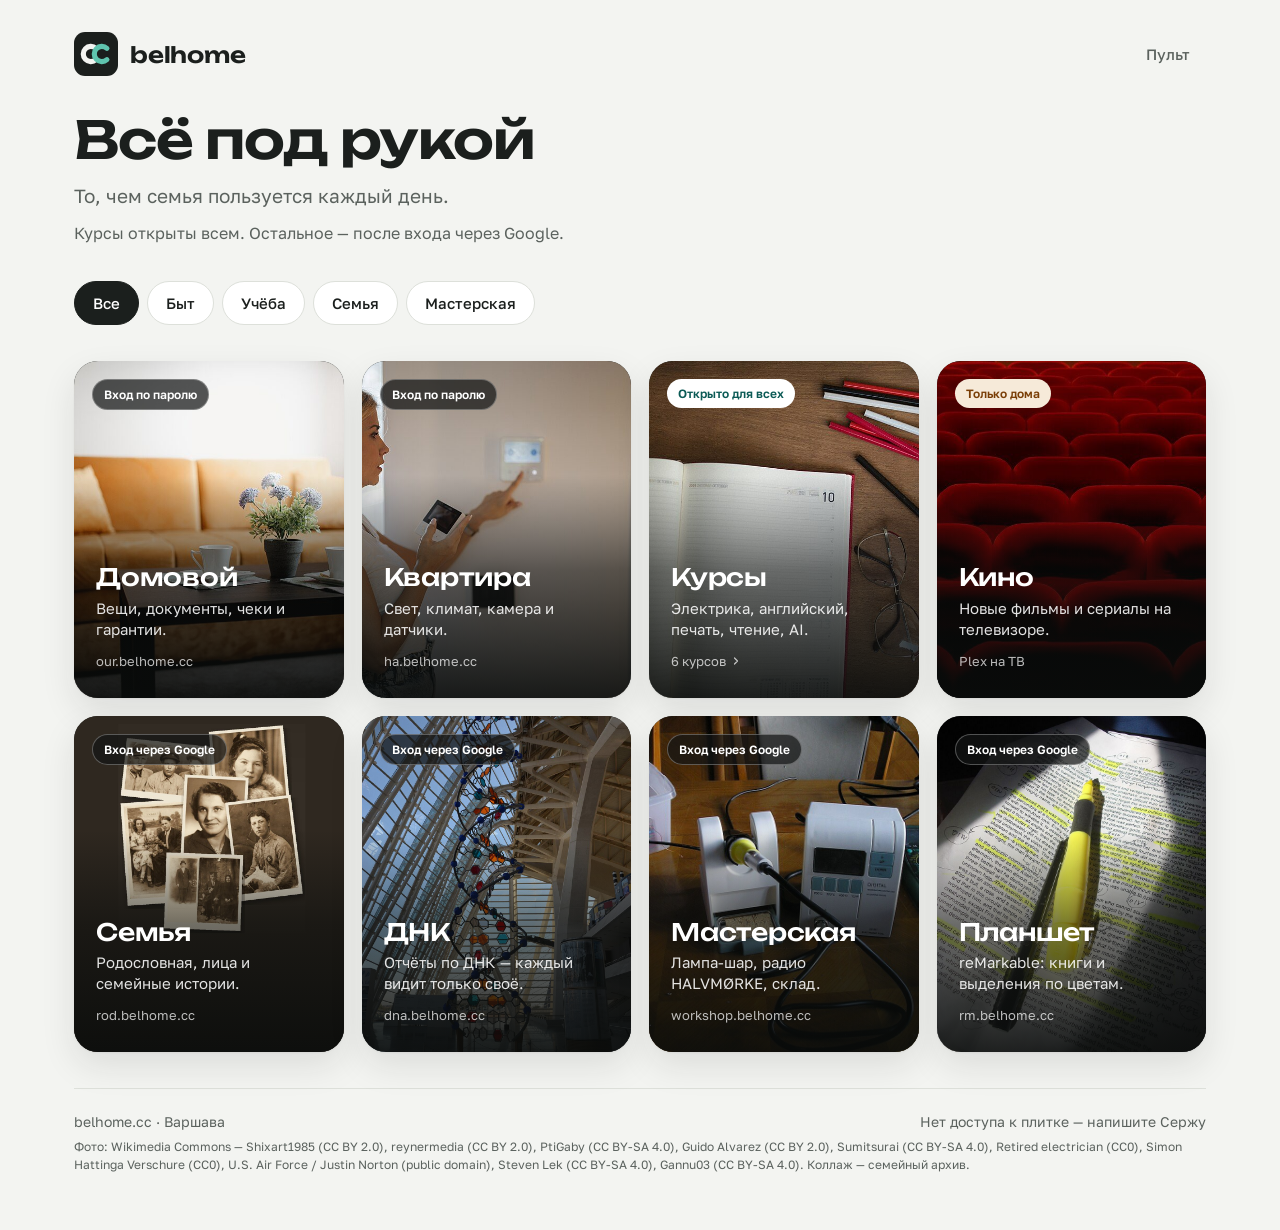
==== commit a9f60873: "Обновление belhome.cc из ~/infra" ====
--- a/index.html
+++ b/index.html
@@ -1,4 +1,4 @@
-<!doctype html><html lang="ru"><head><meta charset="utf-8"><meta name="viewport" content="width=device-width,initial-scale=1"><title>belhome.cc — Всё под рукой</title><meta name="theme-color" content="#F3F4F1"><link rel="icon" href="assets/brand/mark.svg" type="image/svg+xml"><link rel="icon" href="assets/brand/favicon.ico" sizes="48x48"><link rel="apple-touch-icon" href="assets/brand/apple-touch-icon.png"><link rel="manifest" href="site.webmanifest"><meta name="description" content="Сайт семьи: Домовой, квартира, курсы, кино, семейный архив и мастерская — в одном месте."><meta property="og:type" content="website"><meta property="og:site_name" content="belhome"><meta property="og:title" content="belhome.cc — Всё под рукой"><meta property="og:description" content="Сайт семьи: Домовой, квартира, курсы, кино, семейный архив и мастерская — в одном месте."><meta property="og:url" content="https://belhome.cc/"><meta property="og:locale" content="ru_RU"><meta property="og:image" content="https://belhome.cc/assets/brand/og-image.jpg"><meta property="og:image:width" content="1200"><meta property="og:image:height" content="630"><meta name="twitter:card" content="summary_large_image"><meta name="apple-mobile-web-app-title" content="belhome"><link rel="canonical" href="https://belhome.cc/"><link rel="preconnect" href="https://fonts.googleapis.com"><link rel="preconnect" href="https://fonts.gstatic.com" crossorigin><link href="https://fonts.googleapis.com/css2?family=Golos+Text:wght@400;500;600&amp;family=Unbounded:wght@500;600&amp;display=swap" rel="stylesheet"><link rel="stylesheet" href="assets/site.css"></head><body><div class="wrap"><header class="top"><a class="brand" href="./"><svg width="44" height="44" viewBox="0 0 64 64" aria-hidden="true"><rect width="64" height="64" rx="16" fill="#1B1F1D"/><path d="M31.86 23.83 A11 11 0 1 0 31.86 40.17" fill="none" stroke="#F3F4F1" stroke-width="7.5" stroke-linecap="round"/><path d="M47.86 23.83 A11 11 0 1 0 47.86 40.17" fill="none" stroke="#5FC4AE" stroke-width="7.5" stroke-linecap="round"/></svg><span>belhome</span></a><div class="actions"><a class="ghost" href="https://home.belhome.cc">Пульт</a></div></header><section class="hero"><h1>Всё под рукой</h1><p class="lead">То, чем семья пользуется каждый день.</p><p class="sub">Курсы открыты всем. Остальное — после входа через Google.</p></section><nav class="chips" aria-label="Разделы"><button type="button" class="chip" data-g="all" aria-pressed="true">Все</button><button type="button" class="chip" data-g="home" aria-pressed="false">Быт</button><button type="button" class="chip" data-g="study" aria-pressed="false">Учёба</button><button type="button" class="chip" data-g="family" aria-pressed="false">Семья</button><button type="button" class="chip" data-g="make" aria-pressed="false">Мастерская</button></nav><section class="grid"><a class="tile" href="https://our.belhome.cc" data-group="home"><img src="assets/photos/domovoy.jpg" alt="" loading="lazy"><span class="scrim" aria-hidden="true"></span><span class="pill own">Вход по паролю</span><span class="cap"><span class="n">Домовой</span><span class="d">Вещи, документы, чеки и гарантии.</span><span class="u">our.belhome.cc</span></span></a><a class="tile" href="https://ha.belhome.cc" data-group="home"><img src="assets/photos/smarthome.jpg" alt="" loading="lazy"><span class="scrim" aria-hidden="true"></span><span class="pill own">Вход по паролю</span><span class="cap"><span class="n">Квартира</span><span class="d">Свет, климат, камера и датчики.</span><span class="u">ha.belhome.cc</span></span></a><a class="tile" href="kursy/" data-group="study"><img src="assets/photos/kursy.jpg" alt="" loading="lazy"><span class="scrim" aria-hidden="true"></span><span class="pill open">Открыто для всех</span><span class="cap"><span class="n">Курсы</span><span class="d">Электрика, английский, печать, чтение.</span><span class="c">5 курсов <svg width="14" height="14" viewBox="0 0 24 24" fill="none" stroke="currentColor" stroke-width="2.4" stroke-linecap="round" stroke-linejoin="round" aria-hidden="true"><path d="M9 6l6 6-6 6"></path></svg></span></span></a><a class="tile" href="http://192.168.68.54:32400/web" data-group="home"><img src="assets/photos/kino.jpg" alt="" loading="lazy"><span class="scrim" aria-hidden="true"></span><span class="pill home">Только дома</span><span class="cap"><span class="n">Кино</span><span class="d">Новые фильмы и сериалы на телевизоре.</span><span class="u">Plex на ТВ</span></span></a><a class="tile" href="https://rod.belhome.cc" data-group="family"><img src="assets/photos/tree.jpg" alt="" loading="lazy"><span class="scrim" aria-hidden="true"></span><span class="pill google">Вход через Google</span><span class="cap"><span class="n">Семья</span><span class="d">Родословная, лица и семейные истории.</span><span class="u">rod.belhome.cc</span></span></a><a class="tile" href="https://dna.belhome.cc" data-group="family"><img src="assets/photos/dna.jpg" alt="" loading="lazy"><span class="scrim" aria-hidden="true"></span><span class="pill google">Вход через Google</span><span class="cap"><span class="n">ДНК</span><span class="d">Отчёты по ДНК — каждый видит только своё.</span><span class="u">dna.belhome.cc</span></span></a><a class="tile" href="https://workshop.belhome.cc" data-group="make"><img src="assets/photos/workshop.jpg" alt="" loading="lazy"><span class="scrim" aria-hidden="true"></span><span class="pill google">Вход через Google</span><span class="cap"><span class="n">Мастерская</span><span class="d">Лампа-шар, радио HALVMØRKE, склад.</span><span class="u">workshop.belhome.cc</span></span></a><a class="tile" href="https://rm.belhome.cc" data-group="home"><img src="assets/photos/remarkable.jpg" alt="" loading="lazy"><span class="scrim" aria-hidden="true"></span><span class="pill google">Вход через Google</span><span class="cap"><span class="n">Планшет</span><span class="d">reMarkable: книги и выделения по цветам.</span><span class="u">rm.belhome.cc</span></span></a></section><footer><div class="row"><span>belhome.cc · Варшава</span><span>Нет доступа к плитке — напишите Сержу</span></div><small>Фото: Wikimedia Commons — Shixart1985 (CC BY 2.0), reynermedia (CC BY 2.0), PtiGaby (CC BY-SA 4.0), Guido Alvarez (CC BY 2.0), Sumitsurai (CC BY-SA 4.0), Retired electrician (CC0), Simon Hattinga Verschure (CC0), U.S. Air Force / Justin Norton (public domain), Steven Lek (CC BY-SA 4.0). Коллаж — семейный архив.</small></footer></div><script>
+<!doctype html><html lang="ru"><head><meta charset="utf-8"><meta name="viewport" content="width=device-width,initial-scale=1"><title>belhome.cc — Всё под рукой</title><meta name="theme-color" content="#F3F4F1"><link rel="icon" href="assets/brand/mark.svg" type="image/svg+xml"><link rel="icon" href="assets/brand/favicon.ico" sizes="48x48"><link rel="apple-touch-icon" href="assets/brand/apple-touch-icon.png"><link rel="manifest" href="site.webmanifest"><meta name="description" content="Сайт семьи: Домовой, квартира, курсы, кино, семейный архив и мастерская — в одном месте."><meta property="og:type" content="website"><meta property="og:site_name" content="belhome"><meta property="og:title" content="belhome.cc — Всё под рукой"><meta property="og:description" content="Сайт семьи: Домовой, квартира, курсы, кино, семейный архив и мастерская — в одном месте."><meta property="og:url" content="https://belhome.cc/"><meta property="og:locale" content="ru_RU"><meta property="og:image" content="https://belhome.cc/assets/brand/og-image.jpg"><meta property="og:image:width" content="1200"><meta property="og:image:height" content="630"><meta name="twitter:card" content="summary_large_image"><meta name="apple-mobile-web-app-title" content="belhome"><link rel="canonical" href="https://belhome.cc/"><link rel="preconnect" href="https://fonts.googleapis.com"><link rel="preconnect" href="https://fonts.gstatic.com" crossorigin><link href="https://fonts.googleapis.com/css2?family=Golos+Text:wght@400;500;600&amp;family=Unbounded:wght@500;600&amp;display=swap" rel="stylesheet"><link rel="stylesheet" href="assets/site.css"></head><body><div class="wrap"><header class="top"><a class="brand" href="./"><svg width="44" height="44" viewBox="0 0 64 64" aria-hidden="true"><rect width="64" height="64" rx="16" fill="#1B1F1D"/><path d="M31.86 23.83 A11 11 0 1 0 31.86 40.17" fill="none" stroke="#F3F4F1" stroke-width="7.5" stroke-linecap="round"/><path d="M47.86 23.83 A11 11 0 1 0 47.86 40.17" fill="none" stroke="#5FC4AE" stroke-width="7.5" stroke-linecap="round"/></svg><span>belhome</span></a><div class="actions"><a class="ghost" href="https://home.belhome.cc">Пульт</a></div></header><section class="hero"><h1>Всё под рукой</h1><p class="lead">То, чем семья пользуется каждый день.</p><p class="sub">Курсы открыты всем. Остальное — после входа через Google.</p></section><nav class="chips" aria-label="Разделы"><button type="button" class="chip" data-g="all" aria-pressed="true">Все</button><button type="button" class="chip" data-g="home" aria-pressed="false">Быт</button><button type="button" class="chip" data-g="study" aria-pressed="false">Учёба</button><button type="button" class="chip" data-g="family" aria-pressed="false">Семья</button><button type="button" class="chip" data-g="make" aria-pressed="false">Мастерская</button></nav><section class="grid"><a class="tile" href="https://our.belhome.cc" data-group="home"><img src="assets/photos/domovoy.jpg" alt="" loading="lazy"><span class="scrim" aria-hidden="true"></span><span class="pill own">Вход по паролю</span><span class="cap"><span class="n">Домовой</span><span class="d">Вещи, документы, чеки и гарантии.</span><span class="u">our.belhome.cc</span></span></a><a class="tile" href="https://ha.belhome.cc" data-group="home"><img src="assets/photos/smarthome.jpg" alt="" loading="lazy"><span class="scrim" aria-hidden="true"></span><span class="pill own">Вход по паролю</span><span class="cap"><span class="n">Квартира</span><span class="d">Свет, климат, камера и датчики.</span><span class="u">ha.belhome.cc</span></span></a><a class="tile" href="kursy/" data-group="study"><img src="assets/photos/kursy.jpg" alt="" loading="lazy"><span class="scrim" aria-hidden="true"></span><span class="pill open">Открыто для всех</span><span class="cap"><span class="n">Курсы</span><span class="d">Электрика, английский, печать, чтение, AI.</span><span class="c">6 курсов <svg width="14" height="14" viewBox="0 0 24 24" fill="none" stroke="currentColor" stroke-width="2.4" stroke-linecap="round" stroke-linejoin="round" aria-hidden="true"><path d="M9 6l6 6-6 6"></path></svg></span></span></a><a class="tile" href="http://192.168.68.54:32400/web" data-group="home"><img src="assets/photos/kino.jpg" alt="" loading="lazy"><span class="scrim" aria-hidden="true"></span><span class="pill home">Только дома</span><span class="cap"><span class="n">Кино</span><span class="d">Новые фильмы и сериалы на телевизоре.</span><span class="u">Plex на ТВ</span></span></a><a class="tile" href="https://rod.belhome.cc" data-group="family"><img src="assets/photos/tree.jpg" alt="" loading="lazy"><span class="scrim" aria-hidden="true"></span><span class="pill google">Вход через Google</span><span class="cap"><span class="n">Семья</span><span class="d">Родословная, лица и семейные истории.</span><span class="u">rod.belhome.cc</span></span></a><a class="tile" href="https://dna.belhome.cc" data-group="family"><img src="assets/photos/dna.jpg" alt="" loading="lazy"><span class="scrim" aria-hidden="true"></span><span class="pill google">Вход через Google</span><span class="cap"><span class="n">ДНК</span><span class="d">Отчёты по ДНК — каждый видит только своё.</span><span class="u">dna.belhome.cc</span></span></a><a class="tile" href="https://workshop.belhome.cc" data-group="make"><img src="assets/photos/workshop.jpg" alt="" loading="lazy"><span class="scrim" aria-hidden="true"></span><span class="pill google">Вход через Google</span><span class="cap"><span class="n">Мастерская</span><span class="d">Лампа-шар, радио HALVMØRKE, склад.</span><span class="u">workshop.belhome.cc</span></span></a><a class="tile" href="https://rm.belhome.cc" data-group="home"><img src="assets/photos/remarkable.jpg" alt="" loading="lazy"><span class="scrim" aria-hidden="true"></span><span class="pill google">Вход через Google</span><span class="cap"><span class="n">Планшет</span><span class="d">reMarkable: книги и выделения по цветам.</span><span class="u">rm.belhome.cc</span></span></a></section><footer><div class="row"><span>belhome.cc · Варшава</span><span>Нет доступа к плитке — напишите Сержу</span></div><small>Фото: Wikimedia Commons — Shixart1985 (CC BY 2.0), reynermedia (CC BY 2.0), PtiGaby (CC BY-SA 4.0), Guido Alvarez (CC BY 2.0), Sumitsurai (CC BY-SA 4.0), Retired electrician (CC0), Simon Hattinga Verschure (CC0), U.S. Air Force / Justin Norton (public domain), Steven Lek (CC BY-SA 4.0), Gannu03 (CC BY-SA 4.0). Коллаж — семейный архив.</small></footer></div><script>
 (function(){var c=document.querySelectorAll('.chip'),t=document.querySelectorAll('.grid .tile');
 c.forEach(function(b){b.addEventListener('click',function(){var g=b.dataset.g;
 c.forEach(function(x){x.setAttribute('aria-pressed',x===b?'true':'false')});
--- a/assets/site.css
+++ b/assets/site.css
@@ -36,7 +36,8 @@
 .cap .n{font:500 24px/1.2 Unbounded,sans-serif;letter-spacing:-.01em;white-space:nowrap;overflow:hidden;text-overflow:ellipsis}
 .cap .d{font-size:15px;line-height:1.4;height:2.8em;overflow:hidden;display:-webkit-box;-webkit-line-clamp:2;-webkit-box-orient:vertical;color:rgba(255,255,255,.88)}
 .cap .u{font-size:13px;line-height:30px;height:30px;color:rgba(255,255,255,.72);white-space:nowrap;overflow:hidden;text-overflow:ellipsis}
-.cap .c{align-self:flex-start;height:30px;box-sizing:border-box;display:inline-flex;align-items:center;gap:6px;padding:7px 12px;border-radius:999px;background:rgba(255,255,255,.16);border:1px solid rgba(255,255,255,.35);font-size:13px;font-weight:500}
+.cap .c{align-self:flex-start;height:30px;display:inline-flex;align-items:center;gap:4px;font-size:13px;color:rgba(255,255,255,.72)}
+.cap .c svg{width:12px;height:12px}
 .empty{aspect-ratio:4/5;border-radius:24px;border:1.5px dashed #C2C7BF;display:flex;flex-direction:column;align-items:center;justify-content:center;gap:10px;padding:24px;text-align:center;color:#5B625E;font-size:15px;line-height:1.45}
 .tile[hidden],.empty[hidden]{display:none}
 footer{display:flex;flex-direction:column;gap:8px;padding-top:24px;border-top:1px solid #DDE0DA;color:#5B625E;font-size:14px}
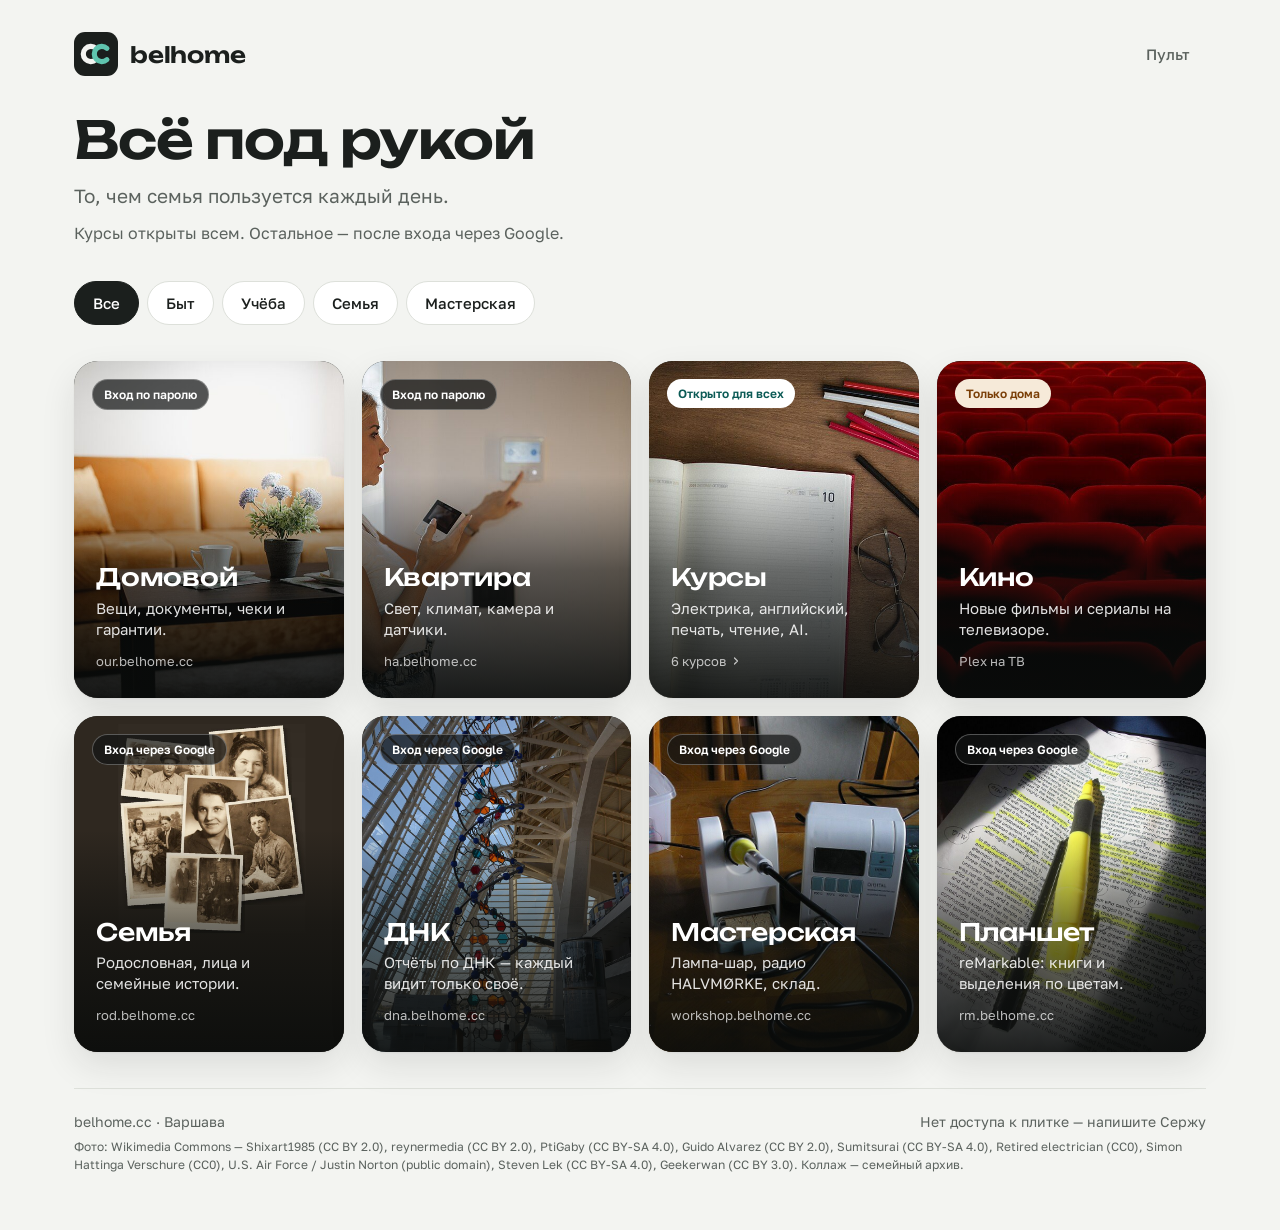
==== commit 2973cfba: "Обновление belhome.cc из ~/infra" ====
--- a/index.html
+++ b/index.html
@@ -1,4 +1,4 @@
-<!doctype html><html lang="ru"><head><meta charset="utf-8"><meta name="viewport" content="width=device-width,initial-scale=1"><title>belhome.cc — Всё под рукой</title><meta name="theme-color" content="#F3F4F1"><link rel="icon" href="assets/brand/mark.svg" type="image/svg+xml"><link rel="icon" href="assets/brand/favicon.ico" sizes="48x48"><link rel="apple-touch-icon" href="assets/brand/apple-touch-icon.png"><link rel="manifest" href="site.webmanifest"><meta name="description" content="Сайт семьи: Домовой, квартира, курсы, кино, семейный архив и мастерская — в одном месте."><meta property="og:type" content="website"><meta property="og:site_name" content="belhome"><meta property="og:title" content="belhome.cc — Всё под рукой"><meta property="og:description" content="Сайт семьи: Домовой, квартира, курсы, кино, семейный архив и мастерская — в одном месте."><meta property="og:url" content="https://belhome.cc/"><meta property="og:locale" content="ru_RU"><meta property="og:image" content="https://belhome.cc/assets/brand/og-image.jpg"><meta property="og:image:width" content="1200"><meta property="og:image:height" content="630"><meta name="twitter:card" content="summary_large_image"><meta name="apple-mobile-web-app-title" content="belhome"><link rel="canonical" href="https://belhome.cc/"><link rel="preconnect" href="https://fonts.googleapis.com"><link rel="preconnect" href="https://fonts.gstatic.com" crossorigin><link href="https://fonts.googleapis.com/css2?family=Golos+Text:wght@400;500;600&amp;family=Unbounded:wght@500;600&amp;display=swap" rel="stylesheet"><link rel="stylesheet" href="assets/site.css"></head><body><div class="wrap"><header class="top"><a class="brand" href="./"><svg width="44" height="44" viewBox="0 0 64 64" aria-hidden="true"><rect width="64" height="64" rx="16" fill="#1B1F1D"/><path d="M31.86 23.83 A11 11 0 1 0 31.86 40.17" fill="none" stroke="#F3F4F1" stroke-width="7.5" stroke-linecap="round"/><path d="M47.86 23.83 A11 11 0 1 0 47.86 40.17" fill="none" stroke="#5FC4AE" stroke-width="7.5" stroke-linecap="round"/></svg><span>belhome</span></a><div class="actions"><a class="ghost" href="https://home.belhome.cc">Пульт</a></div></header><section class="hero"><h1>Всё под рукой</h1><p class="lead">То, чем семья пользуется каждый день.</p><p class="sub">Курсы открыты всем. Остальное — после входа через Google.</p></section><nav class="chips" aria-label="Разделы"><button type="button" class="chip" data-g="all" aria-pressed="true">Все</button><button type="button" class="chip" data-g="home" aria-pressed="false">Быт</button><button type="button" class="chip" data-g="study" aria-pressed="false">Учёба</button><button type="button" class="chip" data-g="family" aria-pressed="false">Семья</button><button type="button" class="chip" data-g="make" aria-pressed="false">Мастерская</button></nav><section class="grid"><a class="tile" href="https://our.belhome.cc" data-group="home"><img src="assets/photos/domovoy.jpg" alt="" loading="lazy"><span class="scrim" aria-hidden="true"></span><span class="pill own">Вход по паролю</span><span class="cap"><span class="n">Домовой</span><span class="d">Вещи, документы, чеки и гарантии.</span><span class="u">our.belhome.cc</span></span></a><a class="tile" href="https://ha.belhome.cc" data-group="home"><img src="assets/photos/smarthome.jpg" alt="" loading="lazy"><span class="scrim" aria-hidden="true"></span><span class="pill own">Вход по паролю</span><span class="cap"><span class="n">Квартира</span><span class="d">Свет, климат, камера и датчики.</span><span class="u">ha.belhome.cc</span></span></a><a class="tile" href="kursy/" data-group="study"><img src="assets/photos/kursy.jpg" alt="" loading="lazy"><span class="scrim" aria-hidden="true"></span><span class="pill open">Открыто для всех</span><span class="cap"><span class="n">Курсы</span><span class="d">Электрика, английский, печать, чтение, AI.</span><span class="c">6 курсов <svg width="14" height="14" viewBox="0 0 24 24" fill="none" stroke="currentColor" stroke-width="2.4" stroke-linecap="round" stroke-linejoin="round" aria-hidden="true"><path d="M9 6l6 6-6 6"></path></svg></span></span></a><a class="tile" href="http://192.168.68.54:32400/web" data-group="home"><img src="assets/photos/kino.jpg" alt="" loading="lazy"><span class="scrim" aria-hidden="true"></span><span class="pill home">Только дома</span><span class="cap"><span class="n">Кино</span><span class="d">Новые фильмы и сериалы на телевизоре.</span><span class="u">Plex на ТВ</span></span></a><a class="tile" href="https://rod.belhome.cc" data-group="family"><img src="assets/photos/tree.jpg" alt="" loading="lazy"><span class="scrim" aria-hidden="true"></span><span class="pill google">Вход через Google</span><span class="cap"><span class="n">Семья</span><span class="d">Родословная, лица и семейные истории.</span><span class="u">rod.belhome.cc</span></span></a><a class="tile" href="https://dna.belhome.cc" data-group="family"><img src="assets/photos/dna.jpg" alt="" loading="lazy"><span class="scrim" aria-hidden="true"></span><span class="pill google">Вход через Google</span><span class="cap"><span class="n">ДНК</span><span class="d">Отчёты по ДНК — каждый видит только своё.</span><span class="u">dna.belhome.cc</span></span></a><a class="tile" href="https://workshop.belhome.cc" data-group="make"><img src="assets/photos/workshop.jpg" alt="" loading="lazy"><span class="scrim" aria-hidden="true"></span><span class="pill google">Вход через Google</span><span class="cap"><span class="n">Мастерская</span><span class="d">Лампа-шар, радио HALVMØRKE, склад.</span><span class="u">workshop.belhome.cc</span></span></a><a class="tile" href="https://rm.belhome.cc" data-group="home"><img src="assets/photos/remarkable.jpg" alt="" loading="lazy"><span class="scrim" aria-hidden="true"></span><span class="pill google">Вход через Google</span><span class="cap"><span class="n">Планшет</span><span class="d">reMarkable: книги и выделения по цветам.</span><span class="u">rm.belhome.cc</span></span></a></section><footer><div class="row"><span>belhome.cc · Варшава</span><span>Нет доступа к плитке — напишите Сержу</span></div><small>Фото: Wikimedia Commons — Shixart1985 (CC BY 2.0), reynermedia (CC BY 2.0), PtiGaby (CC BY-SA 4.0), Guido Alvarez (CC BY 2.0), Sumitsurai (CC BY-SA 4.0), Retired electrician (CC0), Simon Hattinga Verschure (CC0), U.S. Air Force / Justin Norton (public domain), Steven Lek (CC BY-SA 4.0), Gannu03 (CC BY-SA 4.0). Коллаж — семейный архив.</small></footer></div><script>
+<!doctype html><html lang="ru"><head><meta charset="utf-8"><meta name="viewport" content="width=device-width,initial-scale=1"><title>belhome.cc — Всё под рукой</title><meta name="theme-color" content="#F3F4F1"><link rel="icon" href="assets/brand/mark.svg" type="image/svg+xml"><link rel="icon" href="assets/brand/favicon.ico" sizes="48x48"><link rel="apple-touch-icon" href="assets/brand/apple-touch-icon.png"><link rel="manifest" href="site.webmanifest"><meta name="description" content="Сайт семьи: Домовой, квартира, курсы, кино, семейный архив и мастерская — в одном месте."><meta property="og:type" content="website"><meta property="og:site_name" content="belhome"><meta property="og:title" content="belhome.cc — Всё под рукой"><meta property="og:description" content="Сайт семьи: Домовой, квартира, курсы, кино, семейный архив и мастерская — в одном месте."><meta property="og:url" content="https://belhome.cc/"><meta property="og:locale" content="ru_RU"><meta property="og:image" content="https://belhome.cc/assets/brand/og-image.jpg"><meta property="og:image:width" content="1200"><meta property="og:image:height" content="630"><meta name="twitter:card" content="summary_large_image"><meta name="apple-mobile-web-app-title" content="belhome"><link rel="canonical" href="https://belhome.cc/"><link rel="preconnect" href="https://fonts.googleapis.com"><link rel="preconnect" href="https://fonts.gstatic.com" crossorigin><link href="https://fonts.googleapis.com/css2?family=Golos+Text:wght@400;500;600&amp;family=Unbounded:wght@500;600&amp;display=swap" rel="stylesheet"><link rel="stylesheet" href="assets/site.css"></head><body><div class="wrap"><header class="top"><a class="brand" href="./"><svg width="44" height="44" viewBox="0 0 64 64" aria-hidden="true"><rect width="64" height="64" rx="16" fill="#1B1F1D"/><path d="M31.86 23.83 A11 11 0 1 0 31.86 40.17" fill="none" stroke="#F3F4F1" stroke-width="7.5" stroke-linecap="round"/><path d="M47.86 23.83 A11 11 0 1 0 47.86 40.17" fill="none" stroke="#5FC4AE" stroke-width="7.5" stroke-linecap="round"/></svg><span>belhome</span></a><div class="actions"><a class="ghost" href="https://home.belhome.cc">Пульт</a></div></header><section class="hero"><h1>Всё под рукой</h1><p class="lead">То, чем семья пользуется каждый день.</p><p class="sub">Курсы открыты всем. Остальное — после входа через Google.</p></section><nav class="chips" aria-label="Разделы"><button type="button" class="chip" data-g="all" aria-pressed="true">Все</button><button type="button" class="chip" data-g="home" aria-pressed="false">Быт</button><button type="button" class="chip" data-g="study" aria-pressed="false">Учёба</button><button type="button" class="chip" data-g="family" aria-pressed="false">Семья</button><button type="button" class="chip" data-g="make" aria-pressed="false">Мастерская</button></nav><section class="grid"><a class="tile" href="https://our.belhome.cc" data-group="home"><img src="assets/photos/domovoy.jpg" alt="" loading="lazy"><span class="scrim" aria-hidden="true"></span><span class="pill own">Вход по паролю</span><span class="cap"><span class="n">Домовой</span><span class="d">Вещи, документы, чеки и гарантии.</span><span class="u">our.belhome.cc</span></span></a><a class="tile" href="https://ha.belhome.cc" data-group="home"><img src="assets/photos/smarthome.jpg" alt="" loading="lazy"><span class="scrim" aria-hidden="true"></span><span class="pill own">Вход по паролю</span><span class="cap"><span class="n">Квартира</span><span class="d">Свет, климат, камера и датчики.</span><span class="u">ha.belhome.cc</span></span></a><a class="tile" href="kursy/" data-group="study"><img src="assets/photos/kursy.jpg" alt="" loading="lazy"><span class="scrim" aria-hidden="true"></span><span class="pill open">Открыто для всех</span><span class="cap"><span class="n">Курсы</span><span class="d">Электрика, английский, печать, чтение, AI.</span><span class="c">6 курсов <svg width="14" height="14" viewBox="0 0 24 24" fill="none" stroke="currentColor" stroke-width="2.4" stroke-linecap="round" stroke-linejoin="round" aria-hidden="true"><path d="M9 6l6 6-6 6"></path></svg></span></span></a><a class="tile" href="http://192.168.68.54:32400/web" data-group="home"><img src="assets/photos/kino.jpg" alt="" loading="lazy"><span class="scrim" aria-hidden="true"></span><span class="pill home">Только дома</span><span class="cap"><span class="n">Кино</span><span class="d">Новые фильмы и сериалы на телевизоре.</span><span class="u">Plex на ТВ</span></span></a><a class="tile" href="https://rod.belhome.cc" data-group="family"><img src="assets/photos/tree.jpg" alt="" loading="lazy"><span class="scrim" aria-hidden="true"></span><span class="pill google">Вход через Google</span><span class="cap"><span class="n">Семья</span><span class="d">Родословная, лица и семейные истории.</span><span class="u">rod.belhome.cc</span></span></a><a class="tile" href="https://dna.belhome.cc" data-group="family"><img src="assets/photos/dna.jpg" alt="" loading="lazy"><span class="scrim" aria-hidden="true"></span><span class="pill google">Вход через Google</span><span class="cap"><span class="n">ДНК</span><span class="d">Отчёты по ДНК — каждый видит только своё.</span><span class="u">dna.belhome.cc</span></span></a><a class="tile" href="https://workshop.belhome.cc" data-group="make"><img src="assets/photos/workshop.jpg" alt="" loading="lazy"><span class="scrim" aria-hidden="true"></span><span class="pill google">Вход через Google</span><span class="cap"><span class="n">Мастерская</span><span class="d">Лампа-шар, радио HALVMØRKE, склад.</span><span class="u">workshop.belhome.cc</span></span></a><a class="tile" href="https://rm.belhome.cc" data-group="home"><img src="assets/photos/remarkable.jpg" alt="" loading="lazy"><span class="scrim" aria-hidden="true"></span><span class="pill google">Вход через Google</span><span class="cap"><span class="n">Планшет</span><span class="d">reMarkable: книги и выделения по цветам.</span><span class="u">rm.belhome.cc</span></span></a></section><footer><div class="row"><span>belhome.cc · Варшава</span><span>Нет доступа к плитке — напишите Сержу</span></div><small>Фото: Wikimedia Commons — Shixart1985 (CC BY 2.0), reynermedia (CC BY 2.0), PtiGaby (CC BY-SA 4.0), Guido Alvarez (CC BY 2.0), Sumitsurai (CC BY-SA 4.0), Retired electrician (CC0), Simon Hattinga Verschure (CC0), U.S. Air Force / Justin Norton (public domain), Steven Lek (CC BY-SA 4.0), Geekerwan (CC BY 3.0). Коллаж — семейный архив.</small></footer></div><script>
 (function(){var c=document.querySelectorAll('.chip'),t=document.querySelectorAll('.grid .tile');
 c.forEach(function(b){b.addEventListener('click',function(){var g=b.dataset.g;
 c.forEach(function(x){x.setAttribute('aria-pressed',x===b?'true':'false')});
